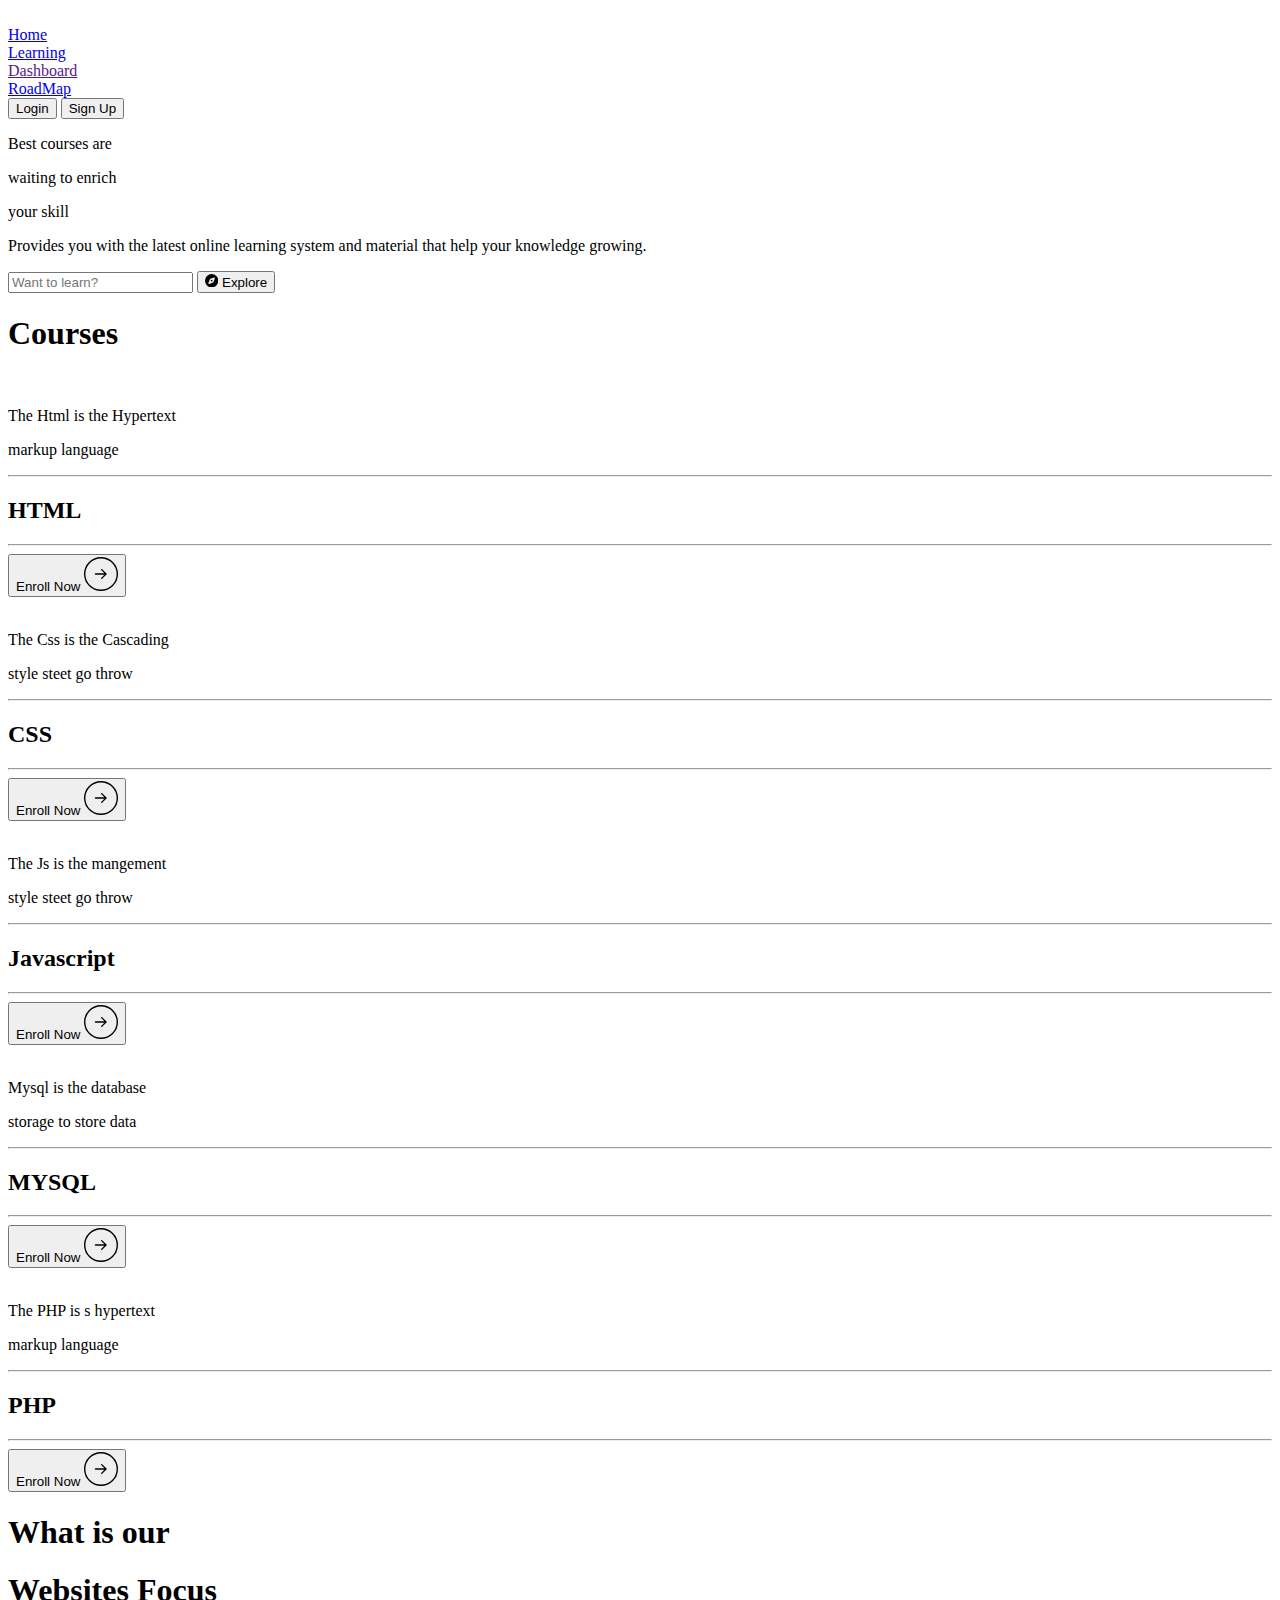
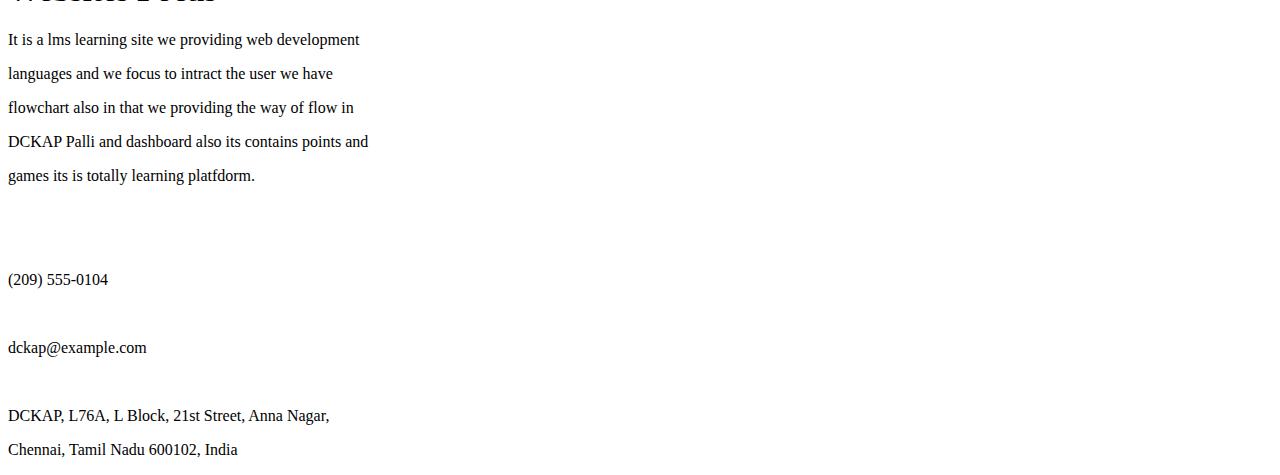
==== index.html @ 3f8eff17 "add" ====
<!DOCTYPE html>
<html lang="en">
<head>
    <meta charset="UTF-8">
    <meta name="viewport" content="width=device-width, initial-scale=1.0">

    <title>Home page </title>
    <link rel="stylesheet" href="CSS/home.css">
    <!-- <link rel="preconnect" href="https://fonts.googleapis.com%22%3E/> -->
    <link rel="preconnect" href="https://fonts.gstatic.com/" crossorigin>
    <link href="https://fonts.googleapis.com/css2?family=Roboto:ital,wght@0,100;0,300;0,400;0,500;0,700;0,900;1,100;1,300;1,400;1,500;1,700;1,900&display=swap" rel="stylesheet">
</head>
<body>
    <div class="main_container">
        <div class="navbar">
            <div class="logo">
                <img src="Assests/LMS_Logo.webp" alt="">
            </div>
            <div class="nav_list">
                <li><a href="index.html" class="nav_home">Home</a></li>
                <li><a href="Learning.html" class="nav_learning">Learning</a></li>
                <li><a href="" class="nav_dashboard">Dashboard</a></li>
                <li><a href="Roadmap.html" class="nav_roadmap">RoadMap</a></li>
            </div>
            <div class="nav_login">
                <button class="login">Login</button>
                <button class="sign_up">Sign Up</button>
                <!-- <button id="Sign_up">
                    Sign up
                    <div class="arrow-wrapper">
                        <div class="arrow"></div>
                    </div>
                </button> -->
            </div>
            <!-- <div class="profile">
                <img src="" alt="">
            </div> -->
        </div>
        <div class="container_1" style="display: flex;">
            <div class="content_1">
                <p id="para_1">Best courses <span>are</span></p>
                <p id="para_2"><span>waiting to enrich</span></p>
                <p id="para_3"><span>your skill</span></p>
                <p id="para_4">Provides you with the latest online learning system and material that help your knowledge growing.</p>
            </div>
            <div class="container_1_image">
                <img src="Assests/Group 1000015014.png" alt="">
            </div>
        </div>    
        <div class="search_bar_container">
            <div class="search_bar">
                <input type="text" class="search" placeholder="Want to learn?">
                <!-- <button class="explore">Explore</button> -->
                <button class="button_explore">
                    <svg class="svgIcon" viewBox="0 0 512 512" height="1em" xmlns="http://www.w3.org/2000/svg"><path d="M256 512A256 256 0 1 0 256 0a256 256 0 1 0 0 512zm50.7-186.9L162.4 380.6c-19.4 7.5-38.5-11.6-31-31l55.5-144.3c3.3-8.5 9.9-15.1 18.4-18.4l144.3-55.5c19.4-7.5 38.5 11.6 31 31L325.1 306.7c-3.2 8.5-9.9 15.1-18.4 18.4zM288 256a32 32 0 1 0 -64 0 32 32 0 1 0 64 0z"></path></svg>
                   Explore
                 </button>
            </div>
        </div>
        <div class="container_2">
            <div class="course">
                <h1>Courses</h1>
            </div>
            <div class="sub_container_2">
                <div class="content_2">
                    <div class="sub_content_2">
                        <div class="html_img">
                            <img src="Assests/html.png" alt="">
                        </div>
                        <div class="html_para">
                            <p>The Html is the Hypertext</p>
                            <p>markup language</p>
                        </div>
                        <hr>
                        <div class="html_heading">
                            <h2>HTML</h2>
                        </div>
                        <hr>
                        <div class="html_btn">
                            <!-- <button class="enroll_btn">Enroll Now</button> -->
                            <button class="enroll_btn">
                                <span>Enroll Now</span>
                                <svg width="34" height="34" viewBox="0 0 74 74" fill="none" xmlns="http://www.w3.org/2000/svg">
                                    <circle cx="37" cy="37" r="35.5" stroke="black" stroke-width="3"></circle>
                                    <path d="M25 35.5C24.1716 35.5 23.5 36.1716 23.5 37C23.5 37.8284 24.1716 38.5 25 38.5V35.5ZM49.0607 38.0607C49.6464 37.4749 49.6464 36.5251 49.0607 35.9393L39.5147 26.3934C38.9289 25.8076 37.9792 25.8076 37.3934 26.3934C36.8076 26.9792 36.8076 27.9289 37.3934 28.5147L45.8787 37L37.3934 45.4853C36.8076 46.0711 36.8076 47.0208 37.3934 47.6066C37.9792 48.1924 38.9289 48.1924 39.5147 47.6066L49.0607 38.0607ZM25 38.5L48 38.5V35.5L25 35.5V38.5Z" fill="black"></path>
                                </svg>
                            </button>
                        </div>
                    </div>
                </div>
                <div class="content_3">
                    <div class="sub_content_3">
                        <div class="css_img">
                            <img src="Assests/css.png" alt="">
                        </div>
                        <div class="css_para">
                            <p>The Css is the Cascading</p>
                            <p>style steet go  throw</p>
                        </div>
                        <hr>
                        <div class="css_heading">
                            <h2>CSS</h2>
                        </div>
                        <hr>
                        <div class="css_btn">
                            <!-- <button class="enroll_btn">Enroll Now</button>           -->
                            <button class="enroll_btn">
                                <span>Enroll Now</span>
                                <svg width="34" height="34" viewBox="0 0 74 74" fill="none" xmlns="http://www.w3.org/2000/svg">
                                    <circle cx="37" cy="37" r="35.5" stroke="black" stroke-width="3"></circle>
                                    <path d="M25 35.5C24.1716 35.5 23.5 36.1716 23.5 37C23.5 37.8284 24.1716 38.5 25 38.5V35.5ZM49.0607 38.0607C49.6464 37.4749 49.6464 36.5251 49.0607 35.9393L39.5147 26.3934C38.9289 25.8076 37.9792 25.8076 37.3934 26.3934C36.8076 26.9792 36.8076 27.9289 37.3934 28.5147L45.8787 37L37.3934 45.4853C36.8076 46.0711 36.8076 47.0208 37.3934 47.6066C37.9792 48.1924 38.9289 48.1924 39.5147 47.6066L49.0607 38.0607ZM25 38.5L48 38.5V35.5L25 35.5V38.5Z" fill="black"></path>
                                </svg>
                            </button>
                        </div>
                    </div>
                </div>
                <div class="content_4">
                    <div class="sub_content_4">
                        <div class="js_img">
                            <img src="Assests/js.png" alt="">
                        </div>
                        <div class="js_para">
                            <p>The Js  is the mangement</p>
                            <p>style steet go  throw</p>
                        </div>
                        <hr>
                        <div class="js_heading">
                            <h2>Javascript</h2>
                        </div>
                        <hr>
                        <div class="js_btn">
                            <!-- <button class="enroll_btn">Enroll Now</button> -->
                            <button class="enroll_btn">
                                <span>Enroll Now</span>
                                <svg width="34" height="34" viewBox="0 0 74 74" fill="none" xmlns="http://www.w3.org/2000/svg">
                                    <circle cx="37" cy="37" r="35.5" stroke="black" stroke-width="3"></circle>
                                    <path d="M25 35.5C24.1716 35.5 23.5 36.1716 23.5 37C23.5 37.8284 24.1716 38.5 25 38.5V35.5ZM49.0607 38.0607C49.6464 37.4749 49.6464 36.5251 49.0607 35.9393L39.5147 26.3934C38.9289 25.8076 37.9792 25.8076 37.3934 26.3934C36.8076 26.9792 36.8076 27.9289 37.3934 28.5147L45.8787 37L37.3934 45.4853C36.8076 46.0711 36.8076 47.0208 37.3934 47.6066C37.9792 48.1924 38.9289 48.1924 39.5147 47.6066L49.0607 38.0607ZM25 38.5L48 38.5V35.5L25 35.5V38.5Z" fill="black"></path>
                                </svg>
                            </button>
                        </div>
                    </div>
                </div>
            </div>
        </div>
        <div class="container_3">
            <div class="sub_container_3">
                <div class="content_5">
                    <div class="sub_content_5">
                        <div class="mysql_img">
                            <img src="Assests/mysql.png" alt="">
                        </div>
                        <div class="mysql_para">
                            <p> Mysql is the database</p>
                            <p>storage to store data</p>
                        </div>
                        <hr>
                        <div class="mysql_heading">
                            <h2>MYSQL</h2>
                        </div>
                        <hr>
                        <div class="mysql_btn">
                            <!-- <button class="enroll_btn">Enroll Now</button> -->
                            <button class="enroll_btn">
                                <span>Enroll Now</span>
                                <svg width="34" height="34" viewBox="0 0 74 74" fill="none" xmlns="http://www.w3.org/2000/svg">
                                    <circle cx="37" cy="37" r="35.5" stroke="black" stroke-width="3"></circle>
                                    <path d="M25 35.5C24.1716 35.5 23.5 36.1716 23.5 37C23.5 37.8284 24.1716 38.5 25 38.5V35.5ZM49.0607 38.0607C49.6464 37.4749 49.6464 36.5251 49.0607 35.9393L39.5147 26.3934C38.9289 25.8076 37.9792 25.8076 37.3934 26.3934C36.8076 26.9792 36.8076 27.9289 37.3934 28.5147L45.8787 37L37.3934 45.4853C36.8076 46.0711 36.8076 47.0208 37.3934 47.6066C37.9792 48.1924 38.9289 48.1924 39.5147 47.6066L49.0607 38.0607ZM25 38.5L48 38.5V35.5L25 35.5V38.5Z" fill="black"></path>
                                </svg>
                            </button>
                        </div>
                    </div>
                </div>
                <div class="content_6">
                    <div class="sub_content_6">
                        <div class="php_img">
                            <img src="Assests/php.png" alt="">
                        </div>
                        <div class="php_para">
                            <p>The PHP is s hypertext</p>
                            <p>markup language</p>
                        </div>
                        <hr>
                        <div class="php_heading">
                            <h2>PHP</h2>
                        </div>
                        <hr>
                        <div class="php_btn">
                            <!-- <button class="enroll_btn">Enroll Now</button> --><button class="enroll_btn">
                                <span>Enroll Now</span>
                                <svg width="34" height="34" viewBox="0 0 74 74" fill="none" xmlns="http://www.w3.org/2000/svg">
                                    <circle cx="37" cy="37" r="35.5" stroke="black" stroke-width="3"></circle>
                                    <path d="M25 35.5C24.1716 35.5 23.5 36.1716 23.5 37C23.5 37.8284 24.1716 38.5 25 38.5V35.5ZM49.0607 38.0607C49.6464 37.4749 49.6464 36.5251 49.0607 35.9393L39.5147 26.3934C38.9289 25.8076 37.9792 25.8076 37.3934 26.3934C36.8076 26.9792 36.8076 27.9289 37.3934 28.5147L45.8787 37L37.3934 45.4853C36.8076 46.0711 36.8076 47.0208 37.3934 47.6066C37.9792 48.1924 38.9289 48.1924 39.5147 47.6066L49.0607 38.0607ZM25 38.5L48 38.5V35.5L25 35.5V38.5Z" fill="black"></path>
                                </svg>
                            </button>
                        </div>
                    </div>
                </div>
            </div>
        </div>
        <div class="container_4">
            <div class="content_7">
                <h1 id="head">What is our</h1>
                <h1 id="head">Websites Focus </h1>
                <div class="para">
                    <p>It is a lms learning site we providing web development</p>
                    <p>languages and we focus to intract the user we have </p>
                    <p>flowchart also in that we providing the way of flow in</p>
                    <p>DCKAP Palli and dashboard also its contains points and</p>
                    <p>games its is totally learning platfdorm.</p>
                </div>
            </div>
            <div class="content_8">
                <img src="Assests/down.png" alt="">
            </div>
        </div>
        <div class="footer">
            <div class="footer_logo">
                <img src="Assests/LMS_Logo.webp" alt="">
            </div>
            <div class="contact">
                <div class="number">
                    <img src="Assests/8666632_phone_icon 1.png" alt="">
                    <p>(209) 555-0104</p>
                </div>
                <div class="mail">
                    <img src="Assests/Group 13186.png" alt="">
                    <p>dckap@example.com</p>
                </div>
            </div>
            <div class="location">
                <img src="Assests/4200473_address_location_map_navigation_icon 1.png" alt="">
                <p>DCKAP, L76A, L Block, 21st Street, Anna Nagar,</p>
                <p>Chennai, Tamil Nadu 600102, India</p>
            </div>
        </div>
    </div>
    <!-- <button id="Sign_up">
        Sign up
        <div class="arrow-wrapper">
            <div class="arrow"></div>
    
        </div>
    </button> -->
    
    <script src="JS/home.js" type="module"></script>
</body>
</html>
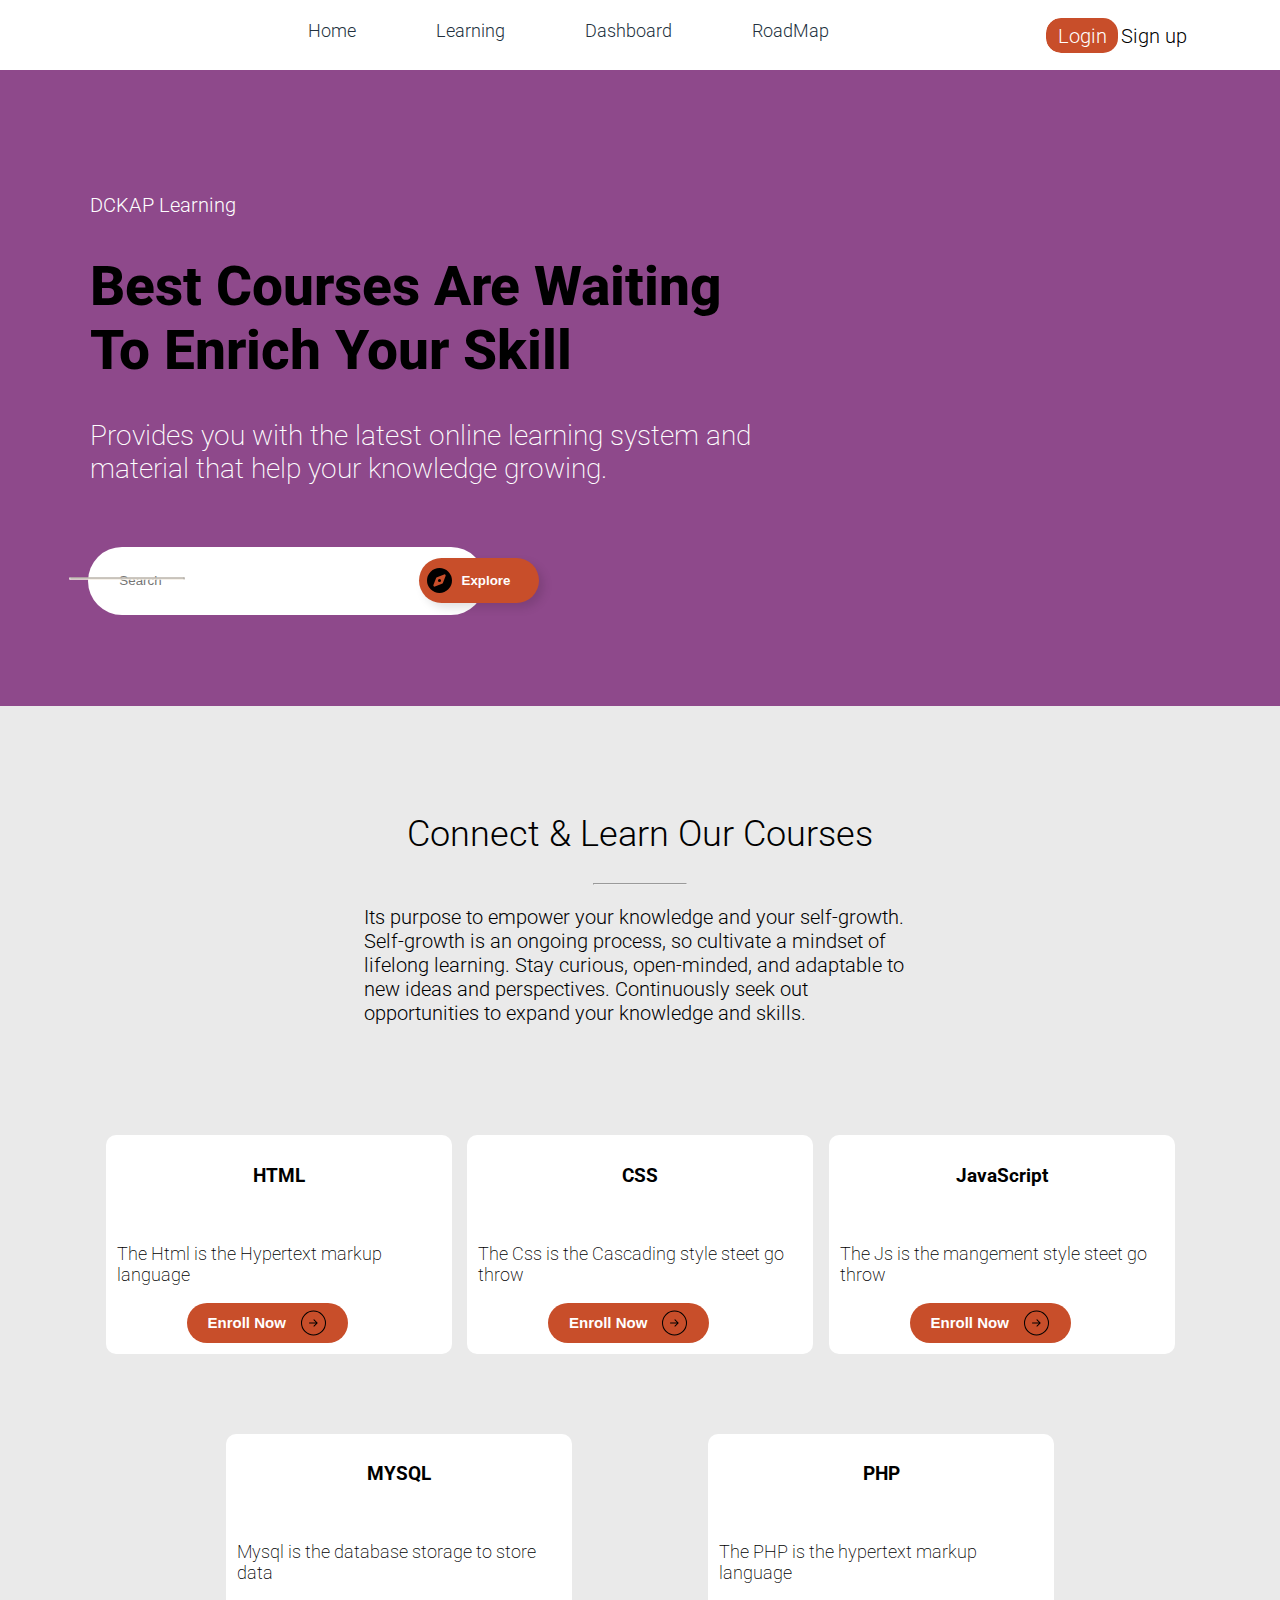
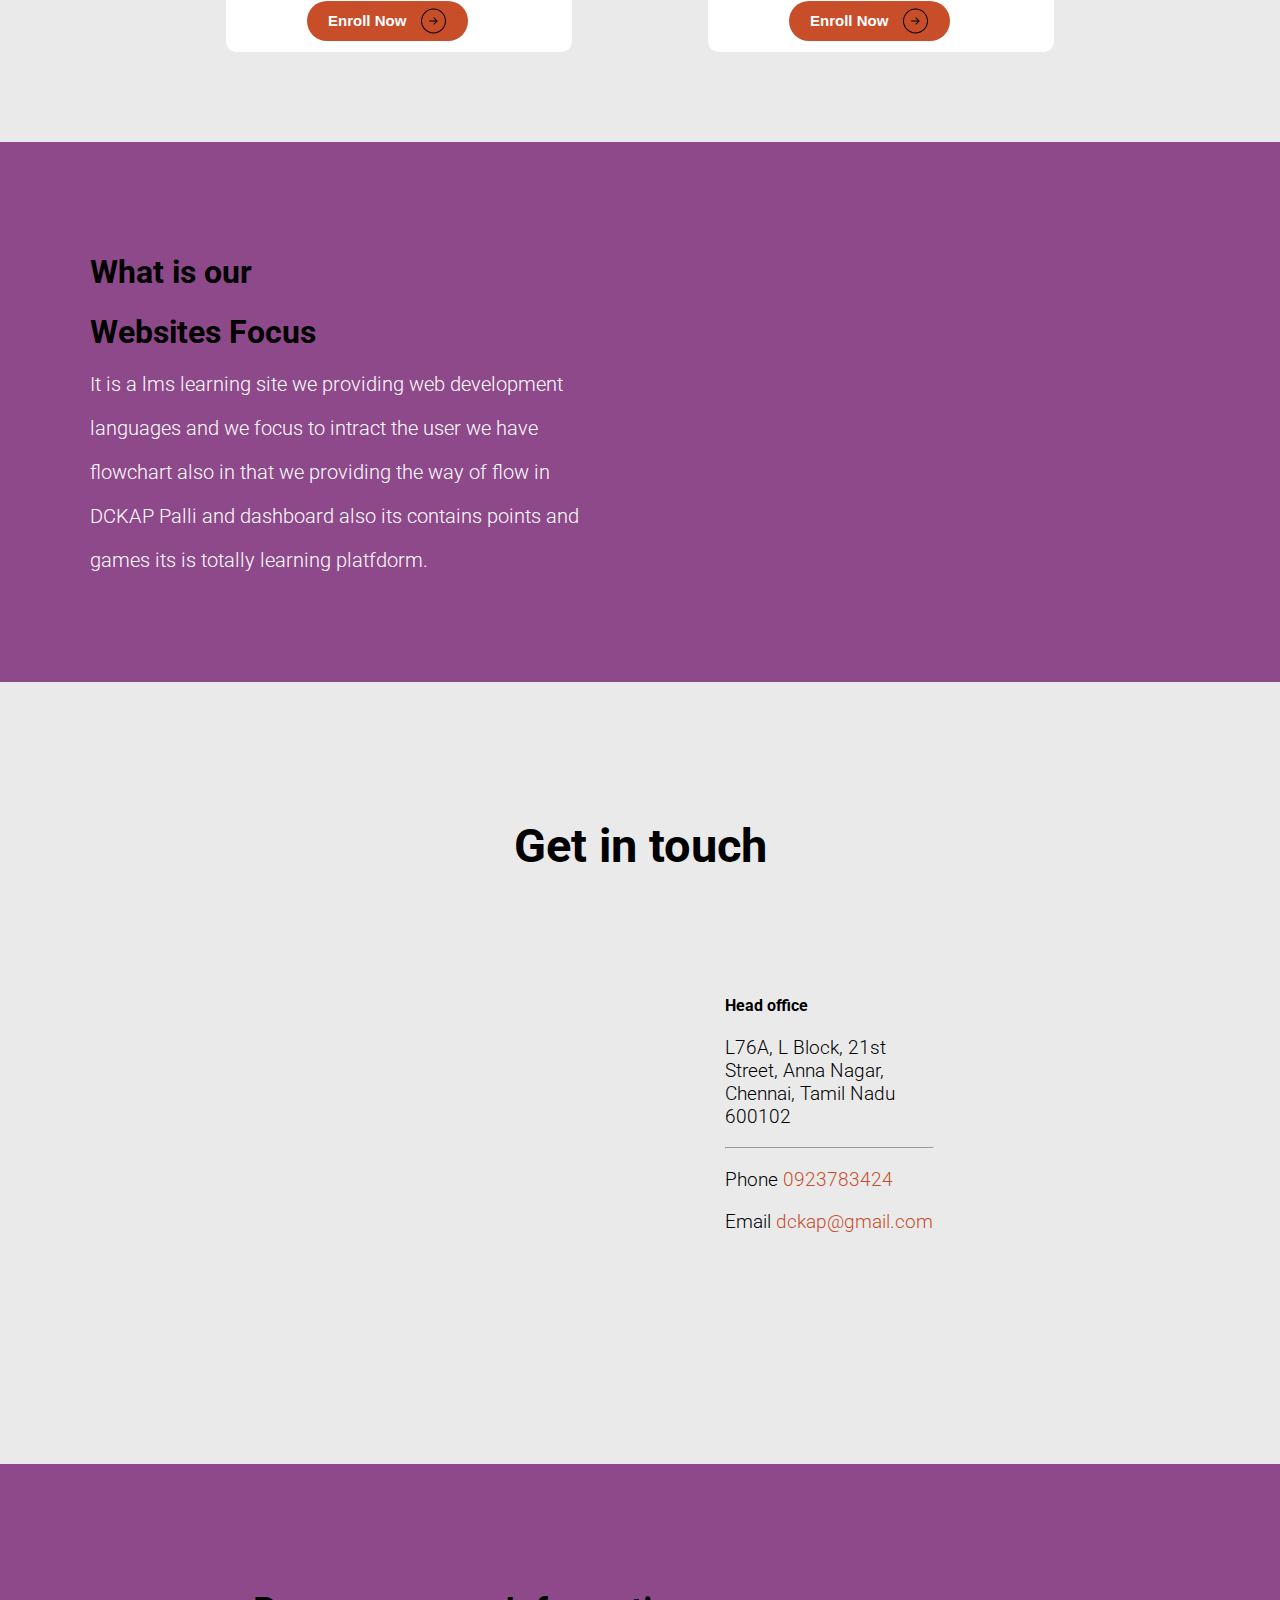
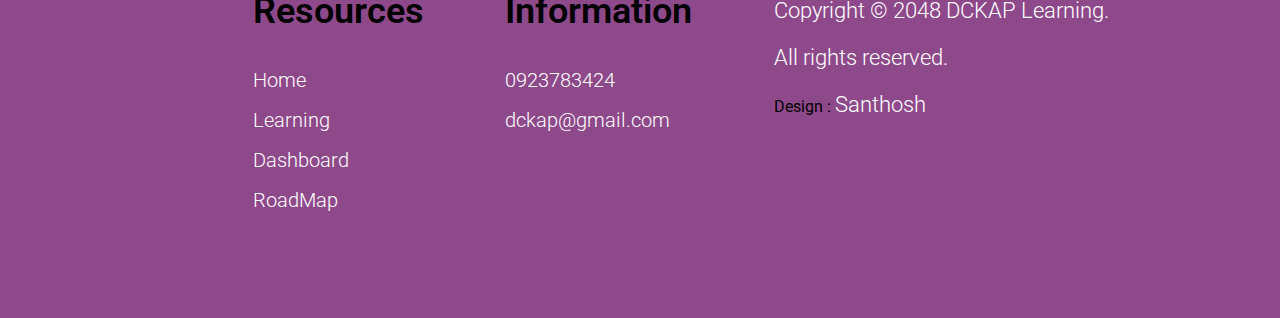
==== commit c3e1440e: "latest homepage changes" ====
--- a/index.html
+++ b/index.html
@@ -3,81 +3,75 @@
 <head>
     <meta charset="UTF-8">
     <meta name="viewport" content="width=device-width, initial-scale=1.0">
-
     <title>Home page </title>
     <link rel="stylesheet" href="CSS/home.css">
     <!-- <link rel="preconnect" href="https://fonts.googleapis.com%22%3E/> -->
     <link rel="preconnect" href="https://fonts.gstatic.com/" crossorigin>
     <link href="https://fonts.googleapis.com/css2?family=Roboto:ital,wght@0,100;0,300;0,400;0,500;0,700;0,900;1,100;1,300;1,400;1,500;1,700;1,900&display=swap" rel="stylesheet">
+
 </head>
 <body>
     <div class="main_container">
         <div class="navbar">
             <div class="logo">
-                <img src="Assests/LMS_Logo.webp" alt="">
+                <img src="Assests/logo-purpul-color.png" alt="">
             </div>
             <div class="nav_list">
-                <li><a href="index.html" class="nav_home">Home</a></li>
-                <li><a href="Learning.html" class="nav_learning">Learning</a></li>
-                <li><a href="" class="nav_dashboard">Dashboard</a></li>
-                <li><a href="Roadmap.html" class="nav_roadmap">RoadMap</a></li>
-            </div>
-            <div class="nav_login">
-                <button class="login">Login</button>
-                <button class="sign_up">Sign Up</button>
-                <!-- <button id="Sign_up">
-                    Sign up
-                    <div class="arrow-wrapper">
-                        <div class="arrow"></div>
-                    </div>
-                </button> -->
-            </div>
+                <li><a href="#" class="nav_home">Home</a></li>
+                <li><a href="#" class="nav_learning">Learning</a></li>
+                <li><a href="#" class="nav_dashboard">Dashboard</a></li>
+                <li><a href="#" class="nav_roadmap">RoadMap</a></li>
+            </div>
+            <div class="slide-controls">
+                <input type="radio" name="slide" id="login" checked>
+                <input type="radio" name="slide" id="signup">
+                <label for="login" class="slide login">Login</label>
+                <label for="signup" class="slide signup">Sign up</label>
+                <div class="slider-tab"></div>
+              </div>
             <!-- <div class="profile">
                 <img src="" alt="">
             </div> -->
         </div>
-        <div class="container_1" style="display: flex;">
+        <section class="container_1">
             <div class="content_1">
-                <p id="para_1">Best courses <span>are</span></p>
-                <p id="para_2"><span>waiting to enrich</span></p>
-                <p id="para_3"><span>your skill</span></p>
-                <p id="para_4">Provides you with the latest online learning system and material that help your knowledge growing.</p>
-            </div>
+                <h5 id="dckap">DCKAP Learning</h5>
+                <h1 id="heading_1">Best Courses Are Waiting To Enrich Your Skill</h1>
+                <p id="para_1">Provides you with the latest online learning system and material that help your knowledge growing.</p>
+                <div class="search_bar_container">
+                    <div class="search_bar">
+                        <input type="text" class="search" placeholder="    Search">
+                        <button class="button_explore">
+                            <svg class="svgIcon" viewBox="0 0 512 512" height="1em" xmlns="http://www.w3.org/2000/svg"><path d="M256 512A256 256 0 1 0 256 0a256 256 0 1 0 0 512zm50.7-186.9L162.4 380.6c-19.4 7.5-38.5-11.6-31-31l55.5-144.3c3.3-8.5 9.9-15.1 18.4-18.4l144.3-55.5c19.4-7.5 38.5 11.6 31 31L325.1 306.7c-3.2 8.5-9.9 15.1-18.4 18.4zM288 256a32 32 0 1 0 -64 0 32 32 0 1 0 64 0z"></path></svg>
+                           Explore
+                         </button>
+                    </div>
+                </div>
+            </div>
+            <hr class="line_1">
             <div class="container_1_image">
-                <img src="Assests/Group 1000015014.png" alt="">
-            </div>
-        </div>    
-        <div class="search_bar_container">
-            <div class="search_bar">
-                <input type="text" class="search" placeholder="Want to learn?">
-                <!-- <button class="explore">Explore</button> -->
-                <button class="button_explore">
-                    <svg class="svgIcon" viewBox="0 0 512 512" height="1em" xmlns="http://www.w3.org/2000/svg"><path d="M256 512A256 256 0 1 0 256 0a256 256 0 1 0 0 512zm50.7-186.9L162.4 380.6c-19.4 7.5-38.5-11.6-31-31l55.5-144.3c3.3-8.5 9.9-15.1 18.4-18.4l144.3-55.5c19.4-7.5 38.5 11.6 31 31L325.1 306.7c-3.2 8.5-9.9 15.1-18.4 18.4zM288 256a32 32 0 1 0 -64 0 32 32 0 1 0 64 0z"></path></svg>
-                   Explore
-                 </button>
-            </div>
-        </div>
-        <div class="container_2">
-            <div class="course">
-                <h1>Courses</h1>
-            </div>
-            <div class="sub_container_2">
-                <div class="content_2">
-                    <div class="sub_content_2">
+                <img id="img_1" src="Assests/Telecommuting-pana.png" alt="">
+            </div>
+        </section>
+        <section class="container_2">
+            <div class="content_2">
+                <h3 id="heading_2">Connect & Learn Our Courses</h3>
+                <hr class="line_2">
+                <p id="para_2">Its purpose to empower your knowledge and your self-growth. Self-growth is an ongoing process, so cultivate a mindset of lifelong learning. Stay curious, open-minded, and adaptable to new ideas and perspectives. Continuously seek out opportunities to expand your knowledge and skills.</p>
+            </div>
+            <div class="sub_comtainer_2">
+                <div class="content_3">
+                    <div class="sub_content_3">
+                        <div class="html_heading">
+                            <h3>HTML</h3>
+                        </div>
                         <div class="html_img">
                             <img src="Assests/html.png" alt="">
                         </div>
                         <div class="html_para">
-                            <p>The Html is the Hypertext</p>
-                            <p>markup language</p>
-                        </div>
-                        <hr>
-                        <div class="html_heading">
-                            <h2>HTML</h2>
-                        </div>
-                        <hr>
+                            <p>The Html is the Hypertext markup language</p>
+                        </div>
                         <div class="html_btn">
-                            <!-- <button class="enroll_btn">Enroll Now</button> -->
                             <button class="enroll_btn">
                                 <span>Enroll Now</span>
                                 <svg width="34" height="34" viewBox="0 0 74 74" fill="none" xmlns="http://www.w3.org/2000/svg">
@@ -88,22 +82,18 @@
                         </div>
                     </div>
                 </div>
-                <div class="content_3">
-                    <div class="sub_content_3">
+                <div class="content_4">
+                    <div class="sub_content_4">
+                        <div class="css_heading">
+                            <h3>CSS</h3>
+                        </div>
                         <div class="css_img">
                             <img src="Assests/css.png" alt="">
                         </div>
                         <div class="css_para">
-                            <p>The Css is the Cascading</p>
-                            <p>style steet go  throw</p>
-                        </div>
-                        <hr>
-                        <div class="css_heading">
-                            <h2>CSS</h2>
-                        </div>
-                        <hr>
+                            <p>The Css is the Cascading style steet go  throw</p>
+                        </div>
                         <div class="css_btn">
-                            <!-- <button class="enroll_btn">Enroll Now</button>           -->
                             <button class="enroll_btn">
                                 <span>Enroll Now</span>
                                 <svg width="34" height="34" viewBox="0 0 74 74" fill="none" xmlns="http://www.w3.org/2000/svg">
@@ -114,22 +104,18 @@
                         </div>
                     </div>
                 </div>
-                <div class="content_4">
-                    <div class="sub_content_4">
+                <div class="content_5">
+                    <div class="sub_content_5">
+                        <div class="js_heading">
+                            <h3>JavaScript</h3>
+                        </div>
                         <div class="js_img">
                             <img src="Assests/js.png" alt="">
                         </div>
                         <div class="js_para">
-                            <p>The Js  is the mangement</p>
-                            <p>style steet go  throw</p>
-                        </div>
-                        <hr>
-                        <div class="js_heading">
-                            <h2>Javascript</h2>
-                        </div>
-                        <hr>
+                            <p>The Js  is the mangement style steet go  throw</p>
+                        </div>
                         <div class="js_btn">
-                            <!-- <button class="enroll_btn">Enroll Now</button> -->
                             <button class="enroll_btn">
                                 <span>Enroll Now</span>
                                 <svg width="34" height="34" viewBox="0 0 74 74" fill="none" xmlns="http://www.w3.org/2000/svg">
@@ -141,67 +127,60 @@
                     </div>
                 </div>
             </div>
-        </div>
-        <div class="container_3">
-            <div class="sub_container_3">
-                <div class="content_5">
-                    <div class="sub_content_5">
-                        <div class="mysql_img">
-                            <img src="Assests/mysql.png" alt="">
-                        </div>
-                        <div class="mysql_para">
-                            <p> Mysql is the database</p>
-                            <p>storage to store data</p>
-                        </div>
-                        <hr>
-                        <div class="mysql_heading">
-                            <h2>MYSQL</h2>
-                        </div>
-                        <hr>
-                        <div class="mysql_btn">
-                            <!-- <button class="enroll_btn">Enroll Now</button> -->
-                            <button class="enroll_btn">
-                                <span>Enroll Now</span>
-                                <svg width="34" height="34" viewBox="0 0 74 74" fill="none" xmlns="http://www.w3.org/2000/svg">
-                                    <circle cx="37" cy="37" r="35.5" stroke="black" stroke-width="3"></circle>
-                                    <path d="M25 35.5C24.1716 35.5 23.5 36.1716 23.5 37C23.5 37.8284 24.1716 38.5 25 38.5V35.5ZM49.0607 38.0607C49.6464 37.4749 49.6464 36.5251 49.0607 35.9393L39.5147 26.3934C38.9289 25.8076 37.9792 25.8076 37.3934 26.3934C36.8076 26.9792 36.8076 27.9289 37.3934 28.5147L45.8787 37L37.3934 45.4853C36.8076 46.0711 36.8076 47.0208 37.3934 47.6066C37.9792 48.1924 38.9289 48.1924 39.5147 47.6066L49.0607 38.0607ZM25 38.5L48 38.5V35.5L25 35.5V38.5Z" fill="black"></path>
-                                </svg>
-                            </button>
-                        </div>
-                    </div>
-                </div>
-                <div class="content_6">
-                    <div class="sub_content_6">
-                        <div class="php_img">
-                            <img src="Assests/php.png" alt="">
-                        </div>
-                        <div class="php_para">
-                            <p>The PHP is s hypertext</p>
-                            <p>markup language</p>
-                        </div>
-                        <hr>
-                        <div class="php_heading">
-                            <h2>PHP</h2>
-                        </div>
-                        <hr>
-                        <div class="php_btn">
-                            <!-- <button class="enroll_btn">Enroll Now</button> --><button class="enroll_btn">
-                                <span>Enroll Now</span>
-                                <svg width="34" height="34" viewBox="0 0 74 74" fill="none" xmlns="http://www.w3.org/2000/svg">
-                                    <circle cx="37" cy="37" r="35.5" stroke="black" stroke-width="3"></circle>
-                                    <path d="M25 35.5C24.1716 35.5 23.5 36.1716 23.5 37C23.5 37.8284 24.1716 38.5 25 38.5V35.5ZM49.0607 38.0607C49.6464 37.4749 49.6464 36.5251 49.0607 35.9393L39.5147 26.3934C38.9289 25.8076 37.9792 25.8076 37.3934 26.3934C36.8076 26.9792 36.8076 27.9289 37.3934 28.5147L45.8787 37L37.3934 45.4853C36.8076 46.0711 36.8076 47.0208 37.3934 47.6066C37.9792 48.1924 38.9289 48.1924 39.5147 47.6066L49.0607 38.0607ZM25 38.5L48 38.5V35.5L25 35.5V38.5Z" fill="black"></path>
-                                </svg>
-                            </button>
-                        </div>
-                    </div>
-                </div>
-            </div>
-        </div>
-        <div class="container_4">
-            <div class="content_7">
+            <div class="container_3">
+                <div class="sub_container_3">
+                    <div class="content_6">
+                        <div class="sub_content_6">
+                            <div class="mysql_heading">
+                                <h3>MYSQL</h3>
+                            </div>
+                            <div class="mysql_img">
+                                <img src="Assests/mysql.png" alt="">
+                            </div>
+                            <div class="mysql_para">
+                                <p>Mysql is the database storage to store data</p>
+                            </div>
+                            <div class="mysql_btn">
+                                <button class="enroll_btn">
+                                    <span>Enroll Now</span>
+                                    <svg width="34" height="34" viewBox="0 0 74 74" fill="none" xmlns="http://www.w3.org/2000/svg">
+                                        <circle cx="37" cy="37" r="35.5" stroke="black" stroke-width="3"></circle>
+                                        <path d="M25 35.5C24.1716 35.5 23.5 36.1716 23.5 37C23.5 37.8284 24.1716 38.5 25 38.5V35.5ZM49.0607 38.0607C49.6464 37.4749 49.6464 36.5251 49.0607 35.9393L39.5147 26.3934C38.9289 25.8076 37.9792 25.8076 37.3934 26.3934C36.8076 26.9792 36.8076 27.9289 37.3934 28.5147L45.8787 37L37.3934 45.4853C36.8076 46.0711 36.8076 47.0208 37.3934 47.6066C37.9792 48.1924 38.9289 48.1924 39.5147 47.6066L49.0607 38.0607ZM25 38.5L48 38.5V35.5L25 35.5V38.5Z" fill="black"></path>
+                                    </svg>
+                                </button>
+                            </div>
+                        </div>
+                    </div>
+                    <div class="content_7">
+                        <div class="sub_content_7">
+                            <div class="php_heading">
+                                <h3>PHP</h3>
+                            </div>
+                            <div class="php_img">
+                                <img src="Assests/php.png" alt="">
+                            </div>
+                            <div class="php_para">
+                                <p>The PHP is the hypertext markup language</p>
+                            </div>
+                            <div class="php_btn">
+                                <button class="enroll_btn">
+                                    <span>Enroll Now</span>
+                                    <svg width="34" height="34" viewBox="0 0 74 74" fill="none" xmlns="http://www.w3.org/2000/svg">
+                                        <circle cx="37" cy="37" r="35.5" stroke="black" stroke-width="3"></circle>
+                                        <path d="M25 35.5C24.1716 35.5 23.5 36.1716 23.5 37C23.5 37.8284 24.1716 38.5 25 38.5V35.5ZM49.0607 38.0607C49.6464 37.4749 49.6464 36.5251 49.0607 35.9393L39.5147 26.3934C38.9289 25.8076 37.9792 25.8076 37.3934 26.3934C36.8076 26.9792 36.8076 27.9289 37.3934 28.5147L45.8787 37L37.3934 45.4853C36.8076 46.0711 36.8076 47.0208 37.3934 47.6066C37.9792 48.1924 38.9289 48.1924 39.5147 47.6066L49.0607 38.0607ZM25 38.5L48 38.5V35.5L25 35.5V38.5Z" fill="black"></path>
+                                    </svg>
+                                </button>
+                            </div>
+                        </div>
+                    </div>
+                </div>
+            </div>
+        </section>
+        <section class="container_4">
+            <div class="content_8">
                 <h1 id="head">What is our</h1>
                 <h1 id="head">Websites Focus </h1>
-                <div class="para">
+                <div class="para_3">
                     <p>It is a lms learning site we providing web development</p>
                     <p>languages and we focus to intract the user we have </p>
                     <p>flowchart also in that we providing the way of flow in</p>
@@ -209,40 +188,61 @@
                     <p>games its is totally learning platfdorm.</p>
                 </div>
             </div>
-            <div class="content_8">
-                <img src="Assests/down.png" alt="">
-            </div>
-        </div>
-        <div class="footer">
-            <div class="footer_logo">
-                <img src="Assests/LMS_Logo.webp" alt="">
-            </div>
-            <div class="contact">
-                <div class="number">
-                    <img src="Assests/8666632_phone_icon 1.png" alt="">
-                    <p>(209) 555-0104</p>
-                </div>
-                <div class="mail">
-                    <img src="Assests/Group 13186.png" alt="">
-                    <p>dckap@example.com</p>
-                </div>
-            </div>
-            <div class="location">
-                <img src="Assests/4200473_address_location_map_navigation_icon 1.png" alt="">
-                <p>DCKAP, L76A, L Block, 21st Street, Anna Nagar,</p>
-                <p>Chennai, Tamil Nadu 600102, India</p>
-            </div>
-        </div>
+            <div class="content_9">
+                <img id="img_2" src="Assests/Questions-pana.png" alt="">
+            </div>
+        </section>
+        <section class="container_5">
+            <div class="content_9">
+                <h3>Get in touch</h3>
+            </div>
+            <div class="sub_container_5">
+                <div class="map">
+                    <iframe src="https://www.google.com/maps/embed?pb=!1m18!1m12!1m3!1d3886.1494232566015!2d80.22326607416834!3d13.089714987236617!2m3!1f0!2f0!3f0!3m2!1i1024!2i768!4f13.1!3m3!1m2!1s0x3a52642e3c8faf7f%3A0x5c1f7526b2bfe819!2sDCKAP!5e0!3m2!1sen!2sin!4v1708839997472!5m2!1sen!2sin" width="600" height="450" style="border:0;" allowfullscreen="" loading="lazy" referrerpolicy="no-referrer-when-downgrade"></iframe>
+                </div>
+                <div class="sub_content_9">
+                    <div class="office_info">
+                        <h4>Head office</h4>
+                    </div>
+                    <div class="content_11">
+                        <p>L76A, L Block, 21st Street, Anna Nagar, Chennai, Tamil Nadu 600102</p>
+                    </div>
+                    <hr>
+                    <div class="info">
+                        <p>Phone <span id="color">0923783424</span></p>
+                        <p>Email <span id="color">dckap@gmail.com</span></p>
+                    </div>
+                </div>
+            </div>
+        </section>
+        <section class="container_6">
+            <!-- <div class="logo">
+                <img id="img_3" src="LMS_Logo.webp" alt="">
+            </div> -->
+            <div class="footer">
+                <div class="footer_logo">
+                    <img id="img_3" src="Assests/logo-white-color.png" alt="">
+                </div>
+                <div class="resources">
+                    <h3 id="footer_title">Resources</h3>
+                    <p><span id="change">Home</span></p>
+                    <p><span id="change">Learning</span></p>
+                    <p><span id="change">Dashboard</span></p>
+                    <p><span id="change">RoadMap</span></p>
+                </div>
+                <div class="information">
+                    <h3 id="footer_title">Information</h3>
+                    <p><span id="change">0923783424</span></p>
+                    <p><span id="change">dckap@gmail.com</span></p>
+                </div>
+                <div class="copy_rigths">
+                    <p id="para_4">Copyright © 2048 DCKAP Learning.</p>
+                    <p id="para_4">All rights reserved.</p>
+                    <p>Design : <span id="white">  Santhosh</span> </p>
+                </div>
+            </div>
+        </section>
     </div>
-    <!-- <button id="Sign_up">
-        Sign up
-        <div class="arrow-wrapper">
-            <div class="arrow"></div>
-    
-        </div>
-    </button> -->
-    
-    <script src="JS/home.js" type="module"></script>
+    <script src="JS/home.js"></script>
 </body>
-</html>
-
+</html>--- a/CSS/home.css
+++ b/CSS/home.css
@@ -0,0 +1,364 @@
+body{
+  max-width: 1837px;
+  /* background-color: #ae97f0; */
+  background-color: #8e498b;
+  margin: 0;
+  font-family: "Roboto";
+  user-select: none;
+}
+
+.main_container {
+  width: 100%;
+}
+.navbar {
+background-color: rgb(255, 255, 255);
+display: flex;
+justify-content: space-between;
+padding: 0 90px;
+height: 70px;
+position: sticky;
+}
+.logo {
+margin-top: 10px;
+}
+.nav_list {
+font-weight: 300;
+margin-top: 20px;
+display: flex;
+gap: 80px;
+font-size: large;
+}
+li {
+list-style: none;
+}
+.nav_list a {
+text-decoration: none;
+color: #23313E;
+}
+.nav_list a:hover{
+color: #c84e2a;
+}
+.slide-controls {
+position: relative;
+display: flex;
+height: 35px;
+width: 9em;
+overflow: hidden;
+margin-top: 18px;
+justify-content: space-between;
+border: 1px solid lightgrey;
+border-radius: 15px;
+border: none;
+}
+.slide-controls .slide{
+  height: 100%;
+  width: 100%;
+  color: #fff;
+  font-size: 20px;
+  font-weight: 300;
+  text-align: center;
+  line-height: 48px;
+  cursor: pointer;
+  z-index: 1;
+  transition: all 0.6s ease;
+}
+.slide-controls label.signup{
+  color: #000;
+}
+.slide-controls .slider-tab{
+  position: absolute;
+  height: 100%;
+  width: 50%;
+  left: 0;
+  z-index: 0;
+  border-radius: 15px;
+  background-color: #c84e2a;
+  transition: all 0.6s cubic-bezier(0.68,-0.55,0.265,1.55);
+}
+input[type="radio"]{
+  display: none;
+}
+#signup:checked ~ .slider-tab{
+  left: 50%;
+}
+#signup:checked ~ label.signup{
+  color: #fff;
+  cursor: default;
+  user-select: none;
+}
+#signup:checked ~ label.login{
+  color: #000;
+}
+#login:checked ~ label.signup{
+  color: #000;
+}
+#login:checked ~ label.login{
+  cursor: default;
+  user-select: none;
+}
+label.slide.login {
+  height: 100%;
+  display: flex;
+  justify-content: center;
+  align-items: center;
+}
+label.slide.signup {
+  height: 100%;
+  display: flex;
+  justify-content: center;
+  align-items: center;
+}
+.container_1 {
+padding: 90px;
+width: 88%;
+display: flex;
+}
+.content_1 {
+width: 60%;
+}
+#dckap {
+color: #ffffff;
+font-size: 20px;
+font-weight: 300;
+}
+h1#heading_1 {
+font-size: 55px;
+font-weight: 800;
+}
+
+hr.line_1 {
+right: 90%;
+transform: rotate(90deg);
+width: 0px;
+height: 113px;
+background: blanchedalmond;
+position: absolute;
+bottom: 16rem;
+}
+p#para_1 {
+font-size: 28px;
+font-weight: 200;
+color: white;
+}
+.container_1_image {
+width: 40%;
+}
+img#img_1 {
+width: 100%;
+margin-left: 15px;
+}
+.search_bar_container {
+padding: 2%;
+}
+.search_bar {
+margin-top: 20px;
+}
+input.search {
+width: 56%;
+height: 34px;
+padding: 17px;
+border-radius: 40px;
+border: none;
+outline: none;
+position: relative;
+right: 16px;
+}
+.button_explore {
+width: 120px;
+height: 45px;
+display: flex;
+align-items: center;
+justify-content: flex-start;
+gap: 10px;
+background-color: #c84e2a;
+border-radius: 30px;
+color: white;
+font-weight: 600;
+border: none;
+margin-top: -57px;
+margin-left: 315px;
+position: relative;
+cursor: pointer;
+transition-duration: .2s;
+box-shadow: 5px 5px 10px rgba(2, 2, 2, 0.116);
+padding-left: 8px;
+transition-duration: .5s;
+}
+
+.svgIcon {
+height: 25px;
+transition-duration: 1.5s;
+}
+
+.bell path {
+fill: rgb(17, 16, 16);
+}
+
+.button_explore:hover {
+background-color: #c84e2a;
+color: white;
+transition-duration: .5s;
+}
+
+.button_explore:active {
+transform: scale(0.97);
+transition-duration: .2s;
+}
+
+.button_explore:hover .svgIcon {
+transform: rotate(250deg);
+transition-duration: 1.5s;
+}
+.container_2{
+padding: 90px;
+background-color: #eaeaea;
+}
+.content_2 {
+padding: 90px;
+margin-top: -100px;
+}
+h3#heading_2 {
+text-align: center;
+font-size: 36px;
+font-weight: 300;
+line-height: 25px;
+}
+hr.line_2 {
+width: 10%;
+color: black;
+}
+p#para_2 {
+width: 60%;
+margin-left: 20%;
+font-size: 20px;
+font-weight: 300;
+}
+.sub_comtainer_2 {
+display: flex;
+justify-content: space-evenly;
+}
+.content_3,.content_4,.content_5,.content_6,.content_7 {
+background-color: #ffffff;
+padding: 1%;
+width: 324px;
+border-radius: 10px;
+color: black;
+}
+.html_heading,.css_heading,.js_heading,.mysql_heading,.php_heading{
+text-align: center;
+}
+.container_3 {
+margin-top: 80px;
+}
+.sub_container_3 {
+display: flex;
+justify-content: space-evenly;
+}
+.html_para,.css_para,.js_para,.mysql_para,.php_para {
+font-size: 18px;
+font-weight: 200;
+}
+.enroll_btn {
+cursor: pointer;
+font-weight: 700;
+font-family: Helvetica,"sans-serif";
+transition: all .2s;
+padding: 10px 20px;
+border-radius: 100px;
+color: #ffffff;
+background-color: #c84e2a;
+border: 1px solid transparent;
+display: flex;
+align-items: center;
+font-size: 15px;
+width: 161px;
+margin-left: 70px;
+height: 40px;
+}
+.enroll_btn > svg {
+width: 25px;
+margin-left: 15px;
+transition: transform .3s ease-in-out;
+}
+
+.enroll_btn:hover svg {
+transform: translateX(5px);
+}
+.enroll_btn:active {
+transform: scale(0.95);
+}
+section.container_4 {
+padding: 90px;
+display: flex;
+}
+.content_8 {
+width: 100%;
+}
+.para_3 {
+font-size: 20px;
+font-weight: 300;
+color: white;
+}
+.content_9 {
+font-size: 40px;
+text-align: center;
+}
+img#img_2 {
+width: 62%;
+margin-left: 160px;
+}
+section.container_5 {
+padding: 90px;
+background-color: #eaeaea;
+}
+.sub_container_5 {
+width: 100%;
+display: flex;
+}
+.map {
+width: 50%;
+}
+.sub_content_9 {
+width: 19%;
+margin-left: 85px;
+margin-top: 55px;
+}
+.content_11,.info {
+font-size: 19px;
+font-weight: 300;
+}
+span#color {
+color: #c84e2a;
+}
+section.container_6 {
+padding: 90px;
+}
+.footer_logo {
+margin-top: 10%;
+}
+.footer {
+display: flex;
+justify-content: space-evenly;
+}
+span#change {
+color: white;
+font-size: 20px;
+font-weight: 300;
+}
+h3#footer_title {
+font-size: 36px;
+font-weight: 600;
+}
+.copy_rigths {
+margin-top: 22px;
+}
+p#para_4 {
+color: white;
+font-size: 22px;
+font-weight: 300;
+}
+span#white {
+color: white;
+font-size: 22px;
+font-weight: 300;
+}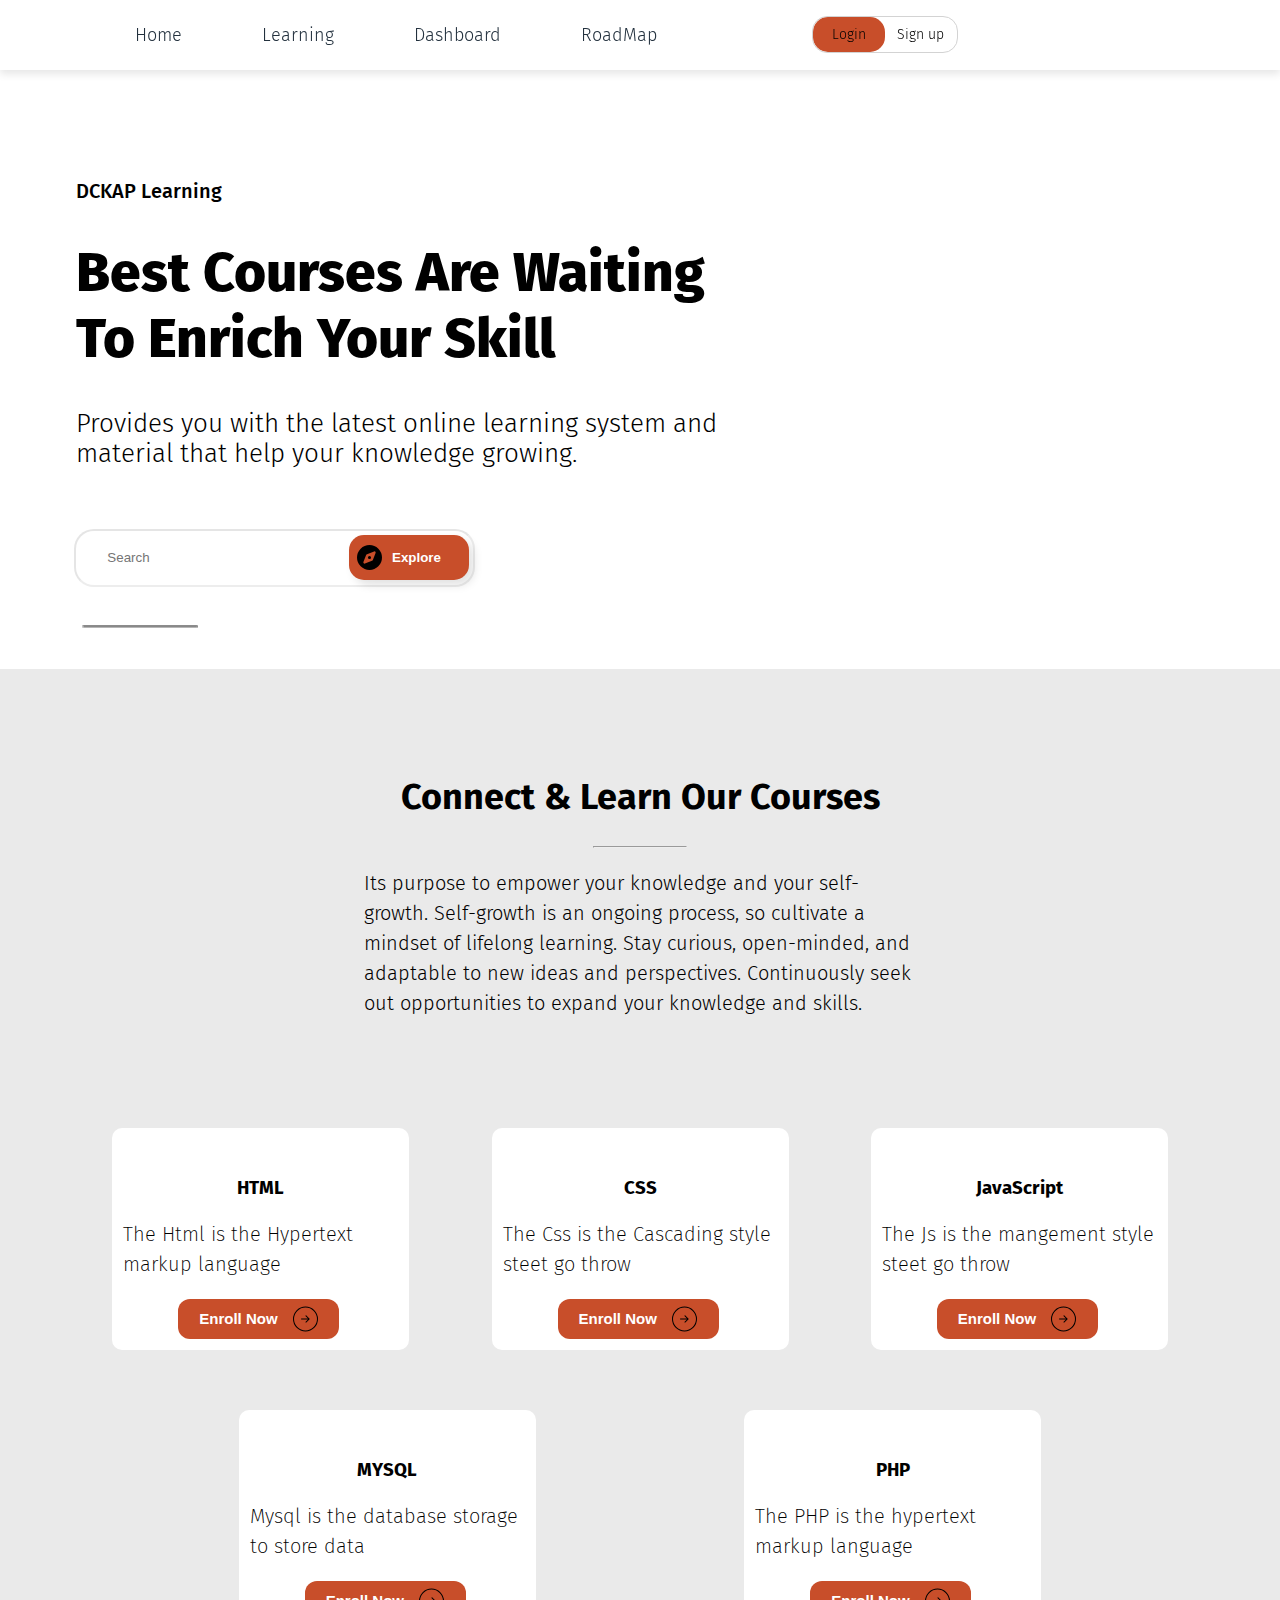
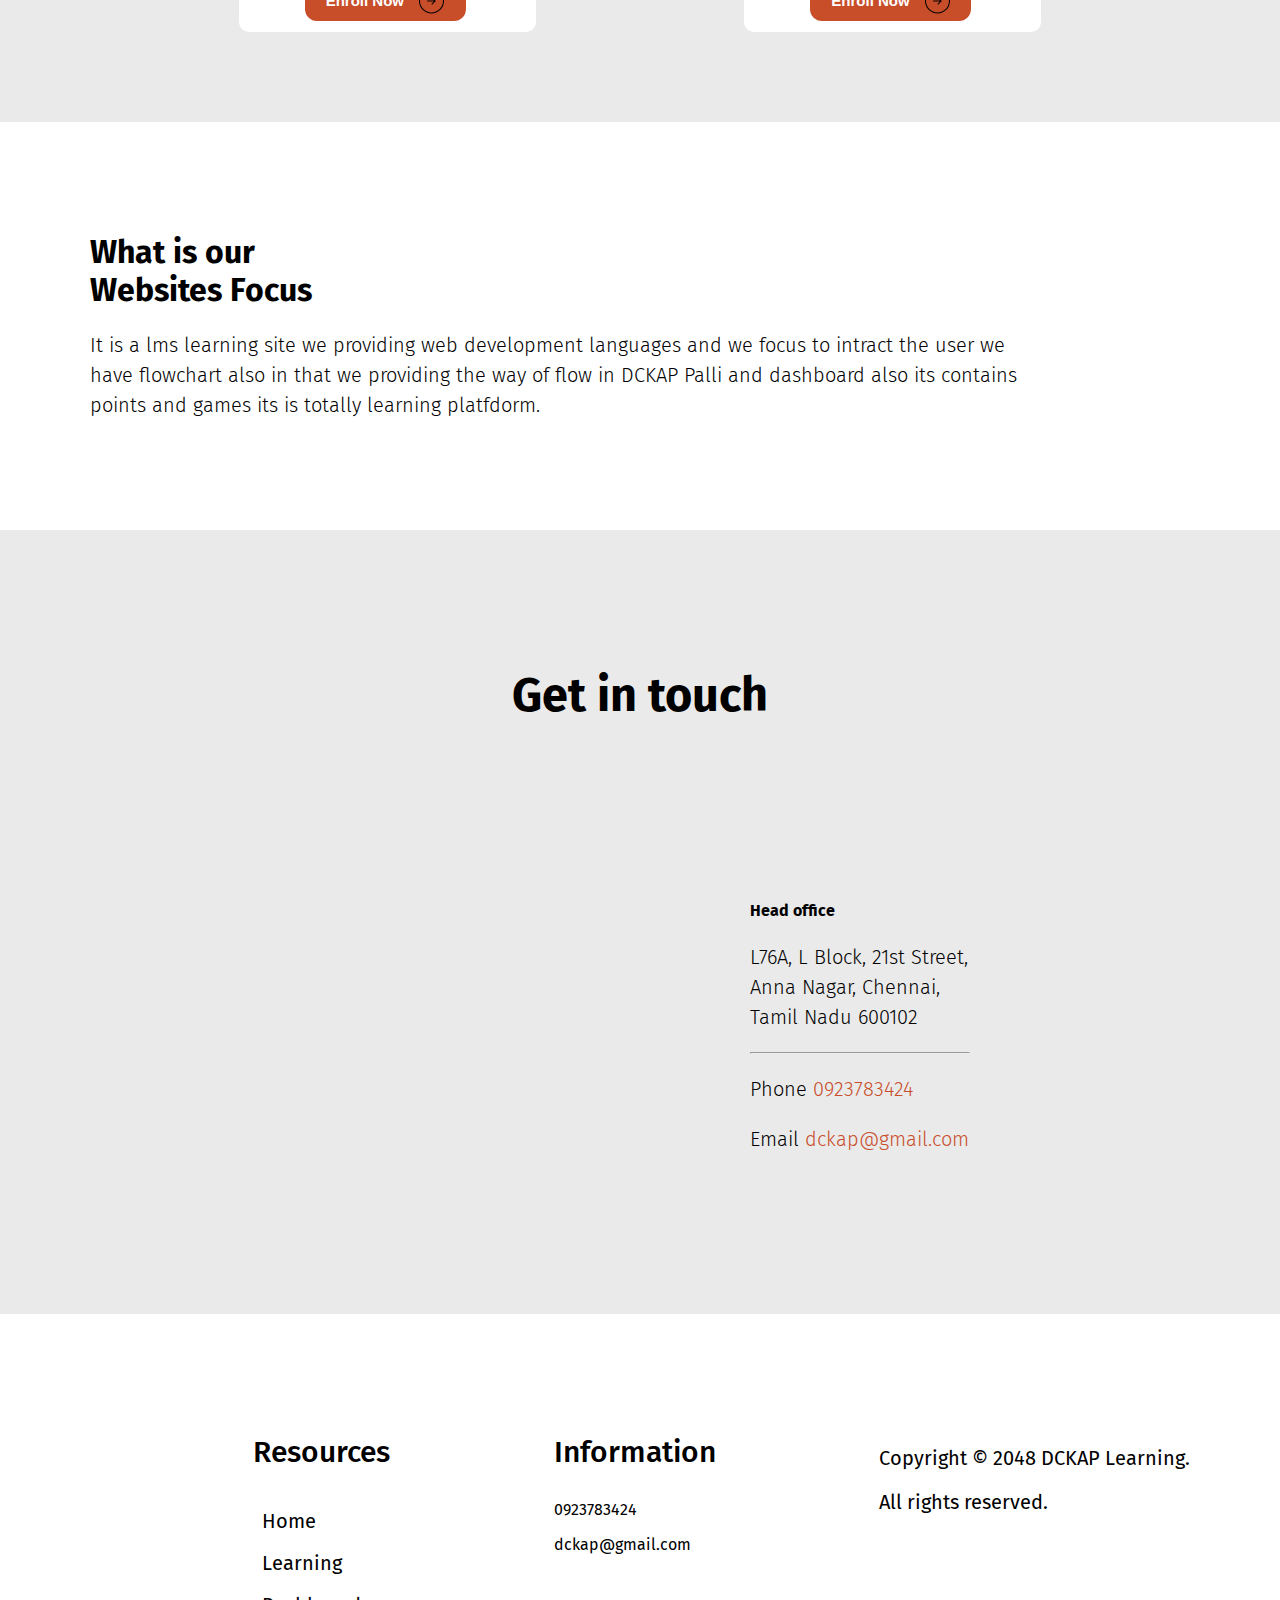
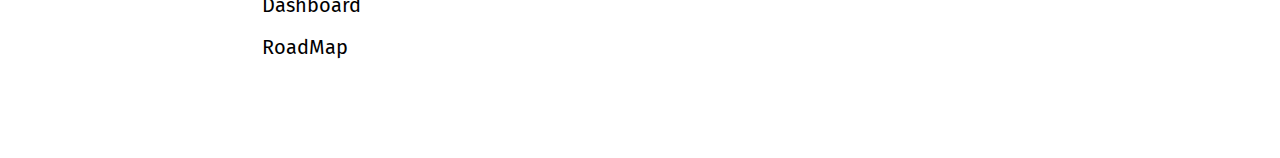
==== commit 9e01d4a4: "changes" ====
--- a/index.html
+++ b/index.html
@@ -4,34 +4,41 @@
     <meta charset="UTF-8">
     <meta name="viewport" content="width=device-width, initial-scale=1.0">
     <title>Home page </title>
-    <link rel="stylesheet" href="CSS/home.css">
+    <link rel="stylesheet" href="./CSS/home.css">
     <!-- <link rel="preconnect" href="https://fonts.googleapis.com%22%3E/> -->
     <link rel="preconnect" href="https://fonts.gstatic.com/" crossorigin>
-    <link href="https://fonts.googleapis.com/css2?family=Roboto:ital,wght@0,100;0,300;0,400;0,500;0,700;0,900;1,100;1,300;1,400;1,500;1,700;1,900&display=swap" rel="stylesheet">
+    <link rel="icon"  type="image/x-icon" href="./Assests/icons8-learning-50.png" />
+    <!-- <link href="https://fonts.googleapis.com/css2?family=Roboto:ital,wght@0,100;0,300;0,400;0,500;0,700;0,900;1,100;1,300;1,400;1,500;1,700;1,900&display=swap" rel="stylesheet"> -->
+    <link rel="preconnect" href="https://fonts.googleapis.com%22%3E/
+<link rel="preconnect" href="https://fonts.gstatic.com/" crossorigin>
+<link href="https://fonts.googleapis.com/css2?family=Fira+Sans:ital,wght@0,100;0,200;0,300;0,400;0,500;0,600;0,700;0,800;0,900;1,100;1,200;1,300;1,400;1,500;1,600;1,700;1,800;1,900&family=Hanuman:wght@100;300;400;700;900&family=Josefin+Sans:ital,wght@0,100..700;1,100..700&family=Kalam:wght@300;400;700&family=Philosopher:ital,wght@0,400;0,700;1,400;1,700&family=Poppins:ital,wght@0,100;0,200;0,300;0,400;0,500;0,600;0,700;0,800;0,900;1,100;1,200;1,300;1,400;1,500;1,600;1,700;1,800;1,900&family=Roboto:ital,wght@0,100;0,300;0,400;0,500;0,700;0,900;1,100;1,300;1,400;1,500;1,700;1,900&display=swap" rel="stylesheet">
+
 
 </head>
 <body>
     <div class="main_container">
         <div class="navbar">
             <div class="logo">
-                <img src="Assests/logo-purpul-color.png" alt="">
-            </div>
+                <img src="Assests/logo-purpul-color.png" alt=""> 
+            </div> 
             <div class="nav_list">
-                <li><a href="#" class="nav_home">Home</a></li>
-                <li><a href="#" class="nav_learning">Learning</a></li>
-                <li><a href="#" class="nav_dashboard">Dashboard</a></li>
-                <li><a href="#" class="nav_roadmap">RoadMap</a></li>
-            </div>
-            <div class="slide-controls">
-                <input type="radio" name="slide" id="login" checked>
-                <input type="radio" name="slide" id="signup">
-                <label for="login" class="slide login">Login</label>
-                <label for="signup" class="slide signup">Sign up</label>
-                <div class="slider-tab"></div>
-              </div>
-            <!-- <div class="profile">
-                <img src="" alt="">
-            </div> -->
+                <li><a href="./index.html" class="nav_home">Home</a></li>
+                <li><a href="./Learning.html" class="nav_learning">Learning</a></li>
+                <li><a href="./dashboard.html" class="nav_dashboard">Dashboard</a></li>
+                <li><a href="./Roadmap.html" class="nav_roadmap">RoadMap</a></li>
+            </div>
+            <div class="login_parent">
+                <div class="slide-controls">
+                    <input type="radio" name="slide" id="login" checked>
+                    <input type="radio" name="slide" id="signup">
+                    <label for="login" class="slide login">Login</label>
+                    <label for="signup" class="slide signup">Sign up</label>
+                    <div class="slider-tab"></div>
+                  </div>
+            </div>
+            <div id="" class="profile">
+                <img id="profile_img" src="/Assests/Circle-icons-profile.svg" alt="">
+            </div>
         </div>
         <section class="container_1">
             <div class="content_1">
@@ -50,7 +57,7 @@
             </div>
             <hr class="line_1">
             <div class="container_1_image">
-                <img id="img_1" src="Assests/Telecommuting-pana.png" alt="">
+                <img id="img_1" src="Assests/Telecommuting-frst.png" alt="">
             </div>
         </section>
         <section class="container_2">
@@ -59,84 +66,82 @@
                 <hr class="line_2">
                 <p id="para_2">Its purpose to empower your knowledge and your self-growth. Self-growth is an ongoing process, so cultivate a mindset of lifelong learning. Stay curious, open-minded, and adaptable to new ideas and perspectives. Continuously seek out opportunities to expand your knowledge and skills.</p>
             </div>
-            <div class="sub_comtainer_2">
-                <div class="content_3">
-                    <div class="sub_content_3">
-                        <div class="html_heading">
-                            <h3>HTML</h3>
-                        </div>
-                        <div class="html_img">
-                            <img src="Assests/html.png" alt="">
-                        </div>
-                        <div class="html_para">
-                            <p>The Html is the Hypertext markup language</p>
-                        </div>
-                        <div class="html_btn">
-                            <button class="enroll_btn">
-                                <span>Enroll Now</span>
-                                <svg width="34" height="34" viewBox="0 0 74 74" fill="none" xmlns="http://www.w3.org/2000/svg">
-                                    <circle cx="37" cy="37" r="35.5" stroke="black" stroke-width="3"></circle>
-                                    <path d="M25 35.5C24.1716 35.5 23.5 36.1716 23.5 37C23.5 37.8284 24.1716 38.5 25 38.5V35.5ZM49.0607 38.0607C49.6464 37.4749 49.6464 36.5251 49.0607 35.9393L39.5147 26.3934C38.9289 25.8076 37.9792 25.8076 37.3934 26.3934C36.8076 26.9792 36.8076 27.9289 37.3934 28.5147L45.8787 37L37.3934 45.4853C36.8076 46.0711 36.8076 47.0208 37.3934 47.6066C37.9792 48.1924 38.9289 48.1924 39.5147 47.6066L49.0607 38.0607ZM25 38.5L48 38.5V35.5L25 35.5V38.5Z" fill="black"></path>
-                                </svg>
-                            </button>
-                        </div>
-                    </div>
-                </div>
-                <div class="content_4">
-                    <div class="sub_content_4">
-                        <div class="css_heading">
-                            <h3>CSS</h3>
-                        </div>
-                        <div class="css_img">
-                            <img src="Assests/css.png" alt="">
-                        </div>
-                        <div class="css_para">
-                            <p>The Css is the Cascading style steet go  throw</p>
-                        </div>
-                        <div class="css_btn">
-                            <button class="enroll_btn">
-                                <span>Enroll Now</span>
-                                <svg width="34" height="34" viewBox="0 0 74 74" fill="none" xmlns="http://www.w3.org/2000/svg">
-                                    <circle cx="37" cy="37" r="35.5" stroke="black" stroke-width="3"></circle>
-                                    <path d="M25 35.5C24.1716 35.5 23.5 36.1716 23.5 37C23.5 37.8284 24.1716 38.5 25 38.5V35.5ZM49.0607 38.0607C49.6464 37.4749 49.6464 36.5251 49.0607 35.9393L39.5147 26.3934C38.9289 25.8076 37.9792 25.8076 37.3934 26.3934C36.8076 26.9792 36.8076 27.9289 37.3934 28.5147L45.8787 37L37.3934 45.4853C36.8076 46.0711 36.8076 47.0208 37.3934 47.6066C37.9792 48.1924 38.9289 48.1924 39.5147 47.6066L49.0607 38.0607ZM25 38.5L48 38.5V35.5L25 35.5V38.5Z" fill="black"></path>
-                                </svg>
-                            </button>
-                        </div>
-                    </div>
-                </div>
-                <div class="content_5">
-                    <div class="sub_content_5">
-                        <div class="js_heading">
-                            <h3>JavaScript</h3>
-                        </div>
-                        <div class="js_img">
-                            <img src="Assests/js.png" alt="">
-                        </div>
-                        <div class="js_para">
-                            <p>The Js  is the mangement style steet go  throw</p>
-                        </div>
-                        <div class="js_btn">
-                            <button class="enroll_btn">
-                                <span>Enroll Now</span>
-                                <svg width="34" height="34" viewBox="0 0 74 74" fill="none" xmlns="http://www.w3.org/2000/svg">
-                                    <circle cx="37" cy="37" r="35.5" stroke="black" stroke-width="3"></circle>
-                                    <path d="M25 35.5C24.1716 35.5 23.5 36.1716 23.5 37C23.5 37.8284 24.1716 38.5 25 38.5V35.5ZM49.0607 38.0607C49.6464 37.4749 49.6464 36.5251 49.0607 35.9393L39.5147 26.3934C38.9289 25.8076 37.9792 25.8076 37.3934 26.3934C36.8076 26.9792 36.8076 27.9289 37.3934 28.5147L45.8787 37L37.3934 45.4853C36.8076 46.0711 36.8076 47.0208 37.3934 47.6066C37.9792 48.1924 38.9289 48.1924 39.5147 47.6066L49.0607 38.0607ZM25 38.5L48 38.5V35.5L25 35.5V38.5Z" fill="black"></path>
-                                </svg>
-                            </button>
-                        </div>
-                    </div>
-                </div>
-            </div>
-            <div class="container_3">
-                <div class="sub_container_3">
+            <div class="cards">
+                <div class="sub_comtainer_2">
+                    <div class="content_3">
+                        <div class="sub_content_3">
+                            <div class="html_img">
+                                <img src="Assests/html.png" alt="">
+                            </div>
+                            <div class="html_heading">
+                                <h3>HTML</h3>
+                            </div>
+                            <div class="html_para">
+                                <p>The Html is the Hypertext markup language</p>
+                            </div>
+                            <div class="html_btn">
+                                <button class="enroll_btn">
+                                    <span>Enroll Now</span>
+                                    <svg width="34" height="34" viewBox="0 0 74 74" fill="none" xmlns="http://www.w3.org/2000/svg">
+                                        <circle cx="37" cy="37" r="35.5" stroke="black" stroke-width="3"></circle>
+                                        <path d="M25 35.5C24.1716 35.5 23.5 36.1716 23.5 37C23.5 37.8284 24.1716 38.5 25 38.5V35.5ZM49.0607 38.0607C49.6464 37.4749 49.6464 36.5251 49.0607 35.9393L39.5147 26.3934C38.9289 25.8076 37.9792 25.8076 37.3934 26.3934C36.8076 26.9792 36.8076 27.9289 37.3934 28.5147L45.8787 37L37.3934 45.4853C36.8076 46.0711 36.8076 47.0208 37.3934 47.6066C37.9792 48.1924 38.9289 48.1924 39.5147 47.6066L49.0607 38.0607ZM25 38.5L48 38.5V35.5L25 35.5V38.5Z" fill="black"></path>
+                                    </svg>
+                                </button>
+                            </div>
+                        </div>
+                    </div>
+                    <div class="content_4">
+                        <div class="sub_content_4">
+                            <div class="css_img">
+                                <img src="Assests/css.png" alt="">
+                            </div>
+                            <div class="css_heading">
+                                <h3>CSS</h3>
+                            </div>
+                            <div class="css_para">
+                                <p>The Css is the Cascading style steet go  throw</p>
+                            </div>
+                            <div class="css_btn">
+                                <button class="enroll_btn">
+                                    <span>Enroll Now</span>
+                                    <svg width="34" height="34" viewBox="0 0 74 74" fill="none" xmlns="http://www.w3.org/2000/svg">
+                                        <circle cx="37" cy="37" r="35.5" stroke="black" stroke-width="3"></circle>
+                                        <path d="M25 35.5C24.1716 35.5 23.5 36.1716 23.5 37C23.5 37.8284 24.1716 38.5 25 38.5V35.5ZM49.0607 38.0607C49.6464 37.4749 49.6464 36.5251 49.0607 35.9393L39.5147 26.3934C38.9289 25.8076 37.9792 25.8076 37.3934 26.3934C36.8076 26.9792 36.8076 27.9289 37.3934 28.5147L45.8787 37L37.3934 45.4853C36.8076 46.0711 36.8076 47.0208 37.3934 47.6066C37.9792 48.1924 38.9289 48.1924 39.5147 47.6066L49.0607 38.0607ZM25 38.5L48 38.5V35.5L25 35.5V38.5Z" fill="black"></path>
+                                    </svg>
+                                </button>
+                            </div>
+                        </div>
+                    </div>
+                    <div class="content_5">
+                        <div class="sub_content_5">
+                            <div class="js_img">
+                                <img src="Assests/js.png" alt="">
+                            </div>
+                            <div class="js_heading">
+                                <h3>JavaScript</h3>
+                            </div>
+                            <div class="js_para">
+                                <p>The Js  is the mangement style steet go  throw</p>
+                            </div>
+                            <div class="js_btn">
+                                <button class="enroll_btn">
+                                    <span>Enroll Now</span>
+                                    <svg width="34" height="34" viewBox="0 0 74 74" fill="none" xmlns="http://www.w3.org/2000/svg">
+                                        <circle cx="37" cy="37" r="35.5" stroke="black" stroke-width="3"></circle>
+                                        <path d="M25 35.5C24.1716 35.5 23.5 36.1716 23.5 37C23.5 37.8284 24.1716 38.5 25 38.5V35.5ZM49.0607 38.0607C49.6464 37.4749 49.6464 36.5251 49.0607 35.9393L39.5147 26.3934C38.9289 25.8076 37.9792 25.8076 37.3934 26.3934C36.8076 26.9792 36.8076 27.9289 37.3934 28.5147L45.8787 37L37.3934 45.4853C36.8076 46.0711 36.8076 47.0208 37.3934 47.6066C37.9792 48.1924 38.9289 48.1924 39.5147 47.6066L49.0607 38.0607ZM25 38.5L48 38.5V35.5L25 35.5V38.5Z" fill="black"></path>
+                                    </svg>
+                                </button>
+                            </div>
+                        </div>
+                    </div>
                     <div class="content_6">
                         <div class="sub_content_6">
+                            <div class="mysql_img">
+                                <img src="Assests/mysql.png" alt="">
+                            </div>
                             <div class="mysql_heading">
                                 <h3>MYSQL</h3>
                             </div>
-                            <div class="mysql_img">
-                                <img src="Assests/mysql.png" alt="">
-                            </div>
                             <div class="mysql_para">
                                 <p>Mysql is the database storage to store data</p>
                             </div>
@@ -153,12 +158,12 @@
                     </div>
                     <div class="content_7">
                         <div class="sub_content_7">
+                            <div class="php_img">
+                                <img src="Assests/php.png" alt="">
+                            </div>
                             <div class="php_heading">
                                 <h3>PHP</h3>
                             </div>
-                            <div class="php_img">
-                                <img src="Assests/php.png" alt="">
-                            </div>
                             <div class="php_para">
                                 <p>The PHP is the hypertext markup language</p>
                             </div>
@@ -173,29 +178,27 @@
                             </div>
                         </div>
                     </div>
+                    
                 </div>
             </div>
         </section>
         <section class="container_4">
             <div class="content_8">
-                <h1 id="head">What is our</h1>
-                <h1 id="head">Websites Focus </h1>
+                <h1 id="head">What is our <br> Websites Focus</h1>
+                <!-- <h1 id="head">Websites Focus </h1> -->
                 <div class="para_3">
-                    <p>It is a lms learning site we providing web development</p>
-                    <p>languages and we focus to intract the user we have </p>
-                    <p>flowchart also in that we providing the way of flow in</p>
-                    <p>DCKAP Palli and dashboard also its contains points and</p>
-                    <p>games its is totally learning platfdorm.</p>
+                    <p id="answer">It is a lms learning site we providing web development languages and we focus to intract the user we have flowchart also in that we providing the way of flow in DCKAP Palli and dashboard also its contains points and games its is totally learning platfdorm.</p>
                 </div>
             </div>
             <div class="content_9">
-                <img id="img_2" src="Assests/Questions-pana.png" alt="">
+                <img id="img_2" src="Assests/Questions-second.png" alt="">
             </div>
         </section>
         <section class="container_5">
             <div class="content_9">
                 <h3>Get in touch</h3>
-            </div>
+        </div>
+        <div class="footer">
             <div class="sub_container_5">
                 <div class="map">
                     <iframe src="https://www.google.com/maps/embed?pb=!1m18!1m12!1m3!1d3886.1494232566015!2d80.22326607416834!3d13.089714987236617!2m3!1f0!2f0!3f0!3m2!1i1024!2i768!4f13.1!3m3!1m2!1s0x3a52642e3c8faf7f%3A0x5c1f7526b2bfe819!2sDCKAP!5e0!3m2!1sen!2sin!4v1708839997472!5m2!1sen!2sin" width="600" height="450" style="border:0;" allowfullscreen="" loading="lazy" referrerpolicy="no-referrer-when-downgrade"></iframe>
@@ -216,19 +219,16 @@
             </div>
         </section>
         <section class="container_6">
-            <!-- <div class="logo">
-                <img id="img_3" src="LMS_Logo.webp" alt="">
-            </div> -->
             <div class="footer">
                 <div class="footer_logo">
-                    <img id="img_3" src="Assests/logo-white-color.png" alt="">
+                    <img id="img_3" src="Assests/logo-purpul-color.png" alt="">
                 </div>
                 <div class="resources">
                     <h3 id="footer_title">Resources</h3>
-                    <p><span id="change">Home</span></p>
-                    <p><span id="change">Learning</span></p>
-                    <p><span id="change">Dashboard</span></p>
-                    <p><span id="change">RoadMap</span></p>
+                    <a id="change" href="index.html">Home</a>
+                    <a id="change" href="Learning.html">Learning</a>
+                    <a id="change" href="dashboard.html">Dashboard</a>
+                    <a id="change" href="Roadmap.html">RoadMap</a>
                 </div>
                 <div class="information">
                     <h3 id="footer_title">Information</h3>
@@ -238,11 +238,10 @@
                 <div class="copy_rigths">
                     <p id="para_4">Copyright © 2048 DCKAP Learning.</p>
                     <p id="para_4">All rights reserved.</p>
-                    <p>Design : <span id="white">  Santhosh</span> </p>
-                </div>
-            </div>
-        </section>
-    </div>
-    <script src="JS/home.js"></script>
+                </div>
+            </div>
+        </section>
+    </div>    
+    <script src="JS/home.js" type="module"></script>
 </body>
 </html>--- a/CSS/home.css
+++ b/CSS/home.css
@@ -1,32 +1,61 @@
-body{
-  max-width: 1837px;
-  /* background-color: #ae97f0; */
-  background-color: #8e498b;
+/* Default styles */
+html {
+  height: 100%;
+  width: 100%;
+  min-width: 100%;
+}
+
+body {
+  max-width: 1600px;
+  background-color: white;
   margin: 0;
-  font-family: "Roboto";
+  /* font-family: "Roboto"; */
+  font-family: "Fira Sans", sans-serif;
   user-select: none;
 }
 
+@media (max-width: 1334px) {
+  html,
+  body {
+    min-width: 100%;
+  }
+
+  .button_explore {
+    margin-top: -57px;
+    margin-left: 200px;
+  }
+
+  hr.line_1 {
+    position: absolute; /* Add position property */
+    right: 88%;
+  }
+}
+
+
+
 .main_container {
   width: 100%;
 }
 .navbar {
-background-color: rgb(255, 255, 255);
-display: flex;
-justify-content: space-between;
-padding: 0 90px;
-height: 70px;
-position: sticky;
+  background-color: rgb(255, 255, 255);
+  display: flex;
+  justify-content: space-between;
+  padding: 0px 65px;
+  height: 70px;
+  position: sticky;
+  top: 0;
+  z-index: 1000;
+  box-shadow: 0 4px 8px rgba(0, 0, 0, 0.1);
 }
 .logo {
 margin-top: 10px;
 }
 .nav_list {
-font-weight: 300;
-margin-top: 20px;
-display: flex;
-gap: 80px;
-font-size: large;
+  font-weight: 300;
+  margin-top: 24px;
+  display: flex;
+  gap: 80px;
+  font-size: large;
 }
 li {
 list-style: none;
@@ -48,13 +77,13 @@
 justify-content: space-between;
 border: 1px solid lightgrey;
 border-radius: 15px;
-border: none;
-}
-.slide-controls .slide{
+/* border: none; */
+display: none;
+}.slide-controls .slide {
   height: 100%;
   width: 100%;
-  color: #fff;
-  font-size: 20px;
+  color: black;
+  font-size: 14px;
   font-weight: 300;
   text-align: center;
   line-height: 48px;
@@ -108,18 +137,47 @@
   justify-content: center;
   align-items: center;
 }
+/* img#profile_img {
+  width: 19%;
+  margin-top: 11px;
+  margin-right: 10px;
+ 
+} */
+
+img#profile_img {
+  width: 19%;
+  margin-top: 11px;
+  margin-right: 33px;
+  position: relative;
+  left: 250px;
+  height: 75%;
+  cursor: pointer;
+}
+.login_parent{
+  width:20%;
+  display: flex;
+  justify-content: flex-end;
+  /* display: none; */
+}
+.profile{
+  width: 100%;
+  height: 90%;
+  display: flex;
+  justify-content: flex-end;
+  display: none;
+}
 .container_1 {
-padding: 90px;
-width: 88%;
-display: flex;
+  padding: 76px;
+  width: 88%;
+  display: flex;
 }
 .content_1 {
 width: 60%;
 }
 #dckap {
-color: #ffffff;
-font-size: 20px;
-font-weight: 300;
+  color: black;
+  font-size: 20px;
+  font-weight: 500;
 }
 h1#heading_1 {
 font-size: 55px;
@@ -127,18 +185,19 @@
 }
 
 hr.line_1 {
-right: 90%;
-transform: rotate(90deg);
-width: 0px;
-height: 113px;
-background: blanchedalmond;
-position: absolute;
-bottom: 16rem;
+  right: 89%;
+  transform: rotate(90deg);
+  width: 0px;
+  height: 113px;
+  background: black;
+  position: absolute;
+  bottom: 13rem;
 }
 p#para_1 {
-font-size: 28px;
-font-weight: 200;
-color: white;
+  font-size: 26px;
+  line-height: 30px;
+  font-weight: 300;
+  color: black;
 }
 .container_1_image {
 width: 40%;
@@ -154,41 +213,83 @@
 margin-top: 20px;
 }
 input.search {
-width: 56%;
-height: 34px;
-padding: 17px;
-border-radius: 40px;
-border: none;
-outline: none;
-position: relative;
-right: 16px;
-}
-.button_explore {
-width: 120px;
-height: 45px;
-display: flex;
-align-items: center;
-justify-content: flex-start;
-gap: 10px;
-background-color: #c84e2a;
-border-radius: 30px;
-color: white;
-font-weight: 600;
-border: none;
-margin-top: -57px;
-margin-left: 315px;
-position: relative;
-cursor: pointer;
-transition-duration: .2s;
-box-shadow: 5px 5px 10px rgba(2, 2, 2, 0.116);
-padding-left: 8px;
-transition-duration: .5s;
-}
-
-.svgIcon {
-height: 25px;
-transition-duration: 1.5s;
-}
+  width: 56%;
+  height: 20px;
+  padding: 17px;
+  border-radius: 20px;
+  border-color: rgba(0, 0, 0, 0.1);
+  outline: none;
+  position: relative;
+  right: 16px;
+}
+
+img.dckapimg {
+    position: relative;
+    bottom: 2rem;
+}
+  .svgIcon {
+    height: 25px;
+    transition-duration: 1.5s;
+  }
+  
+  .bell path {
+    fill: rgb(17, 16, 16);
+  }
+  
+  .button_explore {
+    width: 120px;
+    height: 45px;
+    display: flex;
+    align-items: center;
+    justify-content: flex-start;
+    gap: 10px;
+    background-color: #c84e2a;
+    border-radius: 15px;
+    color: white;
+    font-weight: 600;
+    border: none;
+    margin-top: -52px;
+    margin-left: 40%;
+    position: relative;
+    cursor: pointer;
+    transition-duration: .2s;
+    box-shadow: 5px 5px 10px rgba(2, 2, 2, 0.116);
+    padding-left: 8px;
+    transition-duration: .5s;
+}
+  
+  .svgIcon {
+    height: 25px;
+    transition-duration: 1.5s;
+  }
+  
+  .bell path {
+    fill: rgb(17, 16, 16);
+  }
+  
+  .button_explore:hover {
+    background-color: #c84e2a;
+    color: white;
+    transition-duration: .5s;
+  }
+  
+  .button_explore:active {
+    transform: scale(0.97);
+    transition-duration: .2s;
+  }
+  
+  .button_explore:hover .svgIcon {
+    transform: rotate(250deg);
+    transition-duration: 1.5s;
+  }
+  .container_2{
+    padding: 90px;
+    background-color: #eaeaea;
+  }
+  .content_2 {
+    padding: 90px;
+    margin-top: -100px;
+  }
 
 .bell path {
 fill: rgb(17, 16, 16);
@@ -213,36 +314,47 @@
 padding: 90px;
 background-color: #eaeaea;
 }
+
 .content_2 {
 padding: 90px;
 margin-top: -100px;
 }
 h3#heading_2 {
-text-align: center;
-font-size: 36px;
-font-weight: 300;
-line-height: 25px;
+  text-align: center;
+  font-size: 36px;
+  font-weight: 700;
+  line-height: 25px;
 }
 hr.line_2 {
 width: 10%;
 color: black;
 }
 p#para_2 {
-width: 60%;
-margin-left: 20%;
-font-size: 20px;
-font-weight: 300;
+  width: 60%;
+  margin-left: 20%;
+  line-height: 30px;
+  font-size: 20px;
+  font-weight: 300;
+}
+.cards{
+  width: 100%;
+  display: flex;
+  justify-content: center;
 }
 .sub_comtainer_2 {
-display: flex;
-justify-content: space-evenly;
-}
-.content_3,.content_4,.content_5,.content_6,.content_7 {
-background-color: #ffffff;
-padding: 1%;
-width: 324px;
-border-radius: 10px;
-color: black;
+  width: 100%;
+  margin: 0;
+  display: flex;
+  flex-wrap: wrap;
+  gap: 60px;
+  justify-content: space-evenly;
+}
+.content_3, .content_4, .content_5, .content_6, .content_7 {
+  background-color: #ffffff;
+  padding: 1%;
+  width: 25%;
+  border-radius: 10px;
+  color: black;
 }
 .html_heading,.css_heading,.js_heading,.mysql_heading,.php_heading{
 text-align: center;
@@ -254,26 +366,27 @@
 display: flex;
 justify-content: space-evenly;
 }
-.html_para,.css_para,.js_para,.mysql_para,.php_para {
-font-size: 18px;
-font-weight: 200;
+.html_para, .css_para, .js_para, .mysql_para, .php_para {
+  font-size: 20px;
+  line-height: 30px;
+  font-weight: 200;
 }
 .enroll_btn {
-cursor: pointer;
-font-weight: 700;
-font-family: Helvetica,"sans-serif";
-transition: all .2s;
-padding: 10px 20px;
-border-radius: 100px;
-color: #ffffff;
-background-color: #c84e2a;
-border: 1px solid transparent;
-display: flex;
-align-items: center;
-font-size: 15px;
-width: 161px;
-margin-left: 70px;
-height: 40px;
+  cursor: pointer;
+  font-weight: 700;
+  font-family: Helvetica,"sans-serif";
+  transition: all .2s;
+  padding: 10px 20px;
+  border-radius: 12px;
+  color: #ffffff;
+  background-color: #c84e2a;
+  border: 1px solid transparent;
+  display: flex;
+  align-items: center;
+  font-size: 15px;
+  width: 161px;
+  margin-left: 20%;
+  height: 40px;
 }
 .enroll_btn > svg {
 width: 25px;
@@ -295,9 +408,10 @@
 width: 100%;
 }
 .para_3 {
-font-size: 20px;
-font-weight: 300;
-color: white;
+  font-size: 20px;
+  line-height: 20px;
+  font-weight: 300;
+  color: black;
 }
 .content_9 {
 font-size: 40px;
@@ -319,13 +433,14 @@
 width: 50%;
 }
 .sub_content_9 {
-width: 19%;
-margin-left: 85px;
-margin-top: 55px;
-}
-.content_11,.info {
-font-size: 19px;
-font-weight: 300;
+  width: 20%;
+  margin-left: 10%;
+  margin-top: 10%;
+}
+.content_11, .info {
+  font-size: 20px;
+  line-height: 30px;
+  font-weight: 300;
 }
 span#color {
 color: #c84e2a;
@@ -338,27 +453,103 @@
 }
 .footer {
 display: flex;
-justify-content: space-evenly;
-}
-span#change {
-color: white;
-font-size: 20px;
-font-weight: 300;
-}
+justify-content: space-between;
+}
+a#change {
+  color: black;
+  text-decoration: none;
+  font-size: 20px;
+  font-weight: 400;
+  padding: 6px;
+  margin: 3px;
+  position: relative;
+}
+
 h3#footer_title {
-font-size: 36px;
-font-weight: 600;
+  font-size: 30px;
+  font-weight: 500;
 }
 .copy_rigths {
 margin-top: 22px;
 }
 p#para_4 {
-color: white;
-font-size: 22px;
-font-weight: 300;
+  color: black;
+  font-size: 20px;
+  font-weight: 400;
 }
 span#white {
-color: white;
-font-size: 22px;
-font-weight: 300;
+  color: black;
+  font-size: 22px;
+  font-weight: 300;
+}
+.resources {
+  display: flex;
+  flex-direction: column;
+}
+.usrprofile {
+
+  display: block;
+  text-align: end;
+  
+}
+img {
+  width: 100%;
+}
+p#answer {
+  line-height: 30px;
+}
+
+/* classlist */
+
+.class {
+  /* position: relative;
+  left: 12rem; */
+  display: block;
+  position: relative;
+  display: flex;
+  height: 35px;
+  width: 9em;
+  overflow: hidden;
+  margin-top: 18px;
+  justify-content: space-between;
+  border: 1px solid lightgrey;
+  border-radius: 15px;
+}
+
+
+
+
+
+/* profile */
+
+.profile {
+  width: 26%;
+  height: 85%;
+  display: flex;
+  justify-content: flex-end;
+  /* display: none; */
+  margin-left: -7rem;
+}
+
+
+.slide-controls {
+  position: relative;
+  display: flex;
+  height: 35px;
+  width: 9em;
+  overflow: hidden;
+  margin-top: -1px;
+  justify-content: space-between;
+  border: 1px solid lightgrey;
+  border-radius: 15px;
+  /* border: none; */
+  /* display: none; */
+}
+
+
+.login_parent {
+  width: 20%;
+  display: flex;
+  justify-content: flex-end;
+  align-items: center;
 }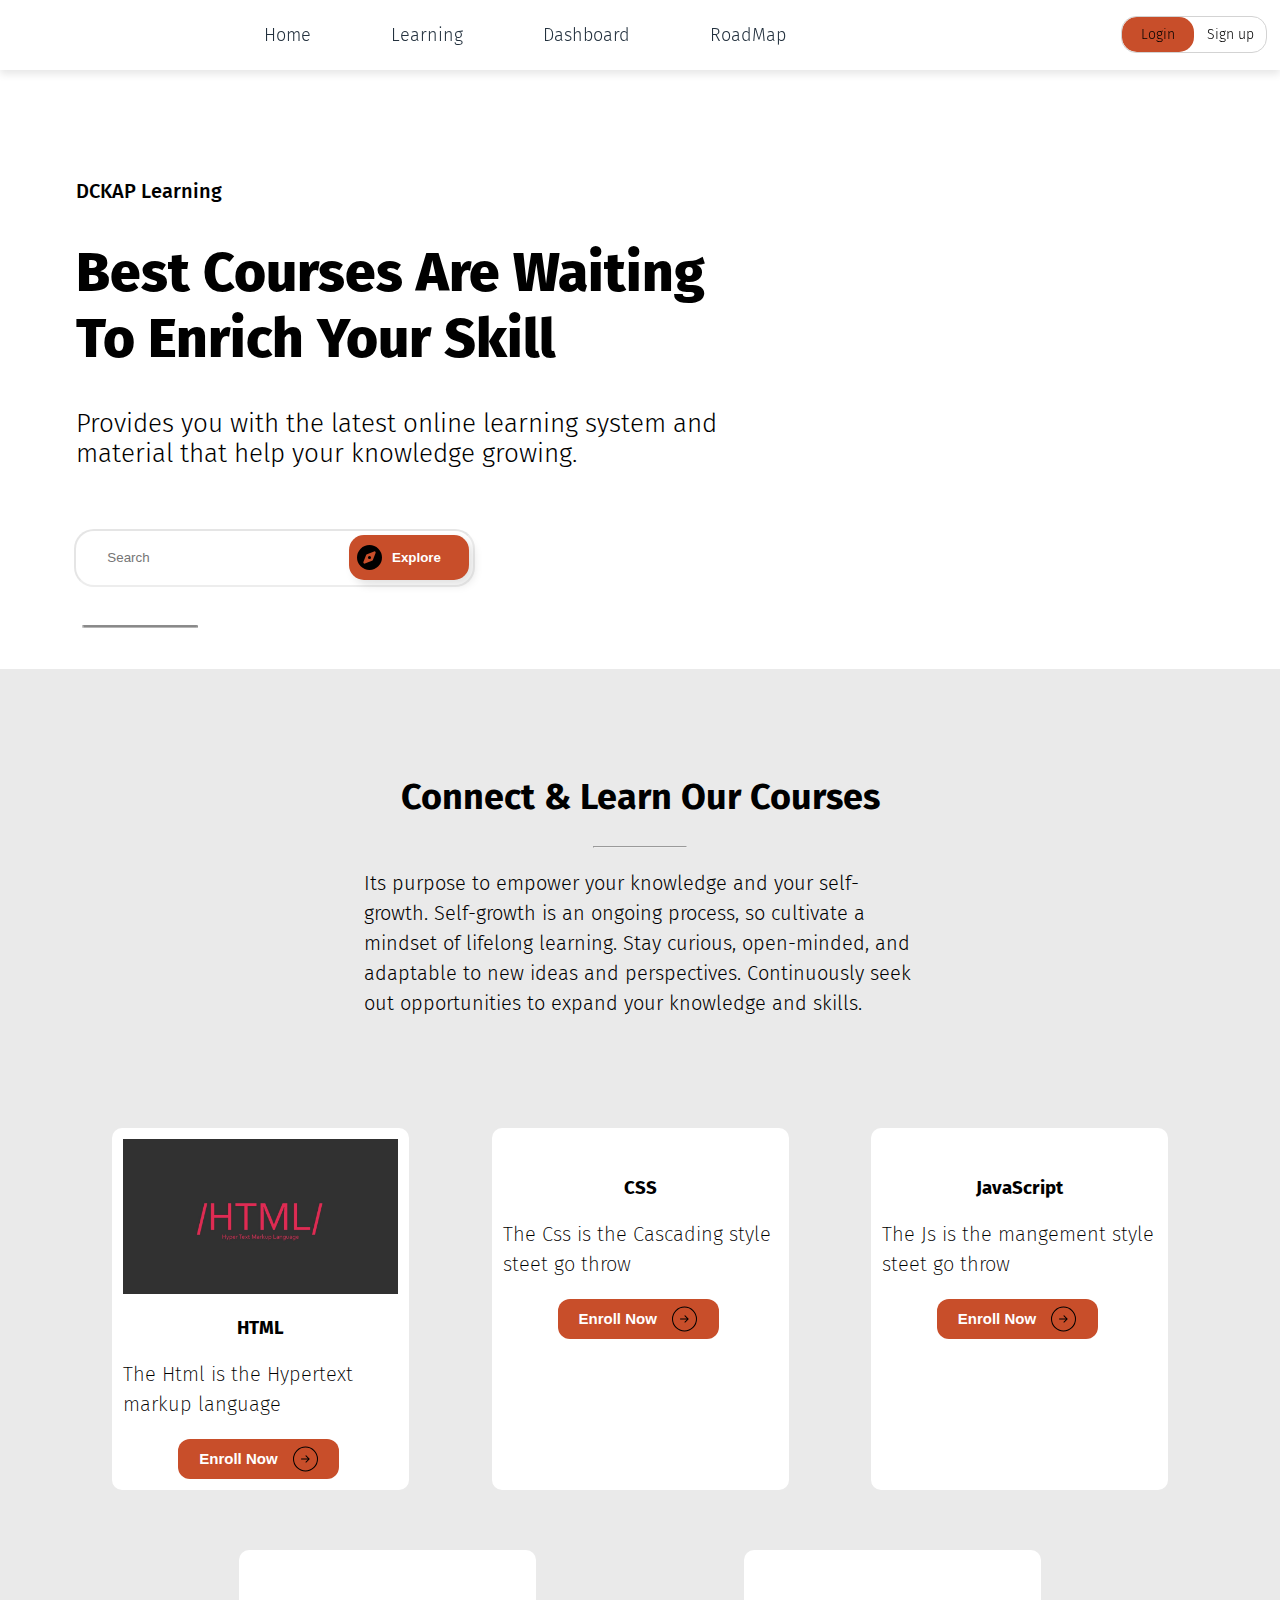
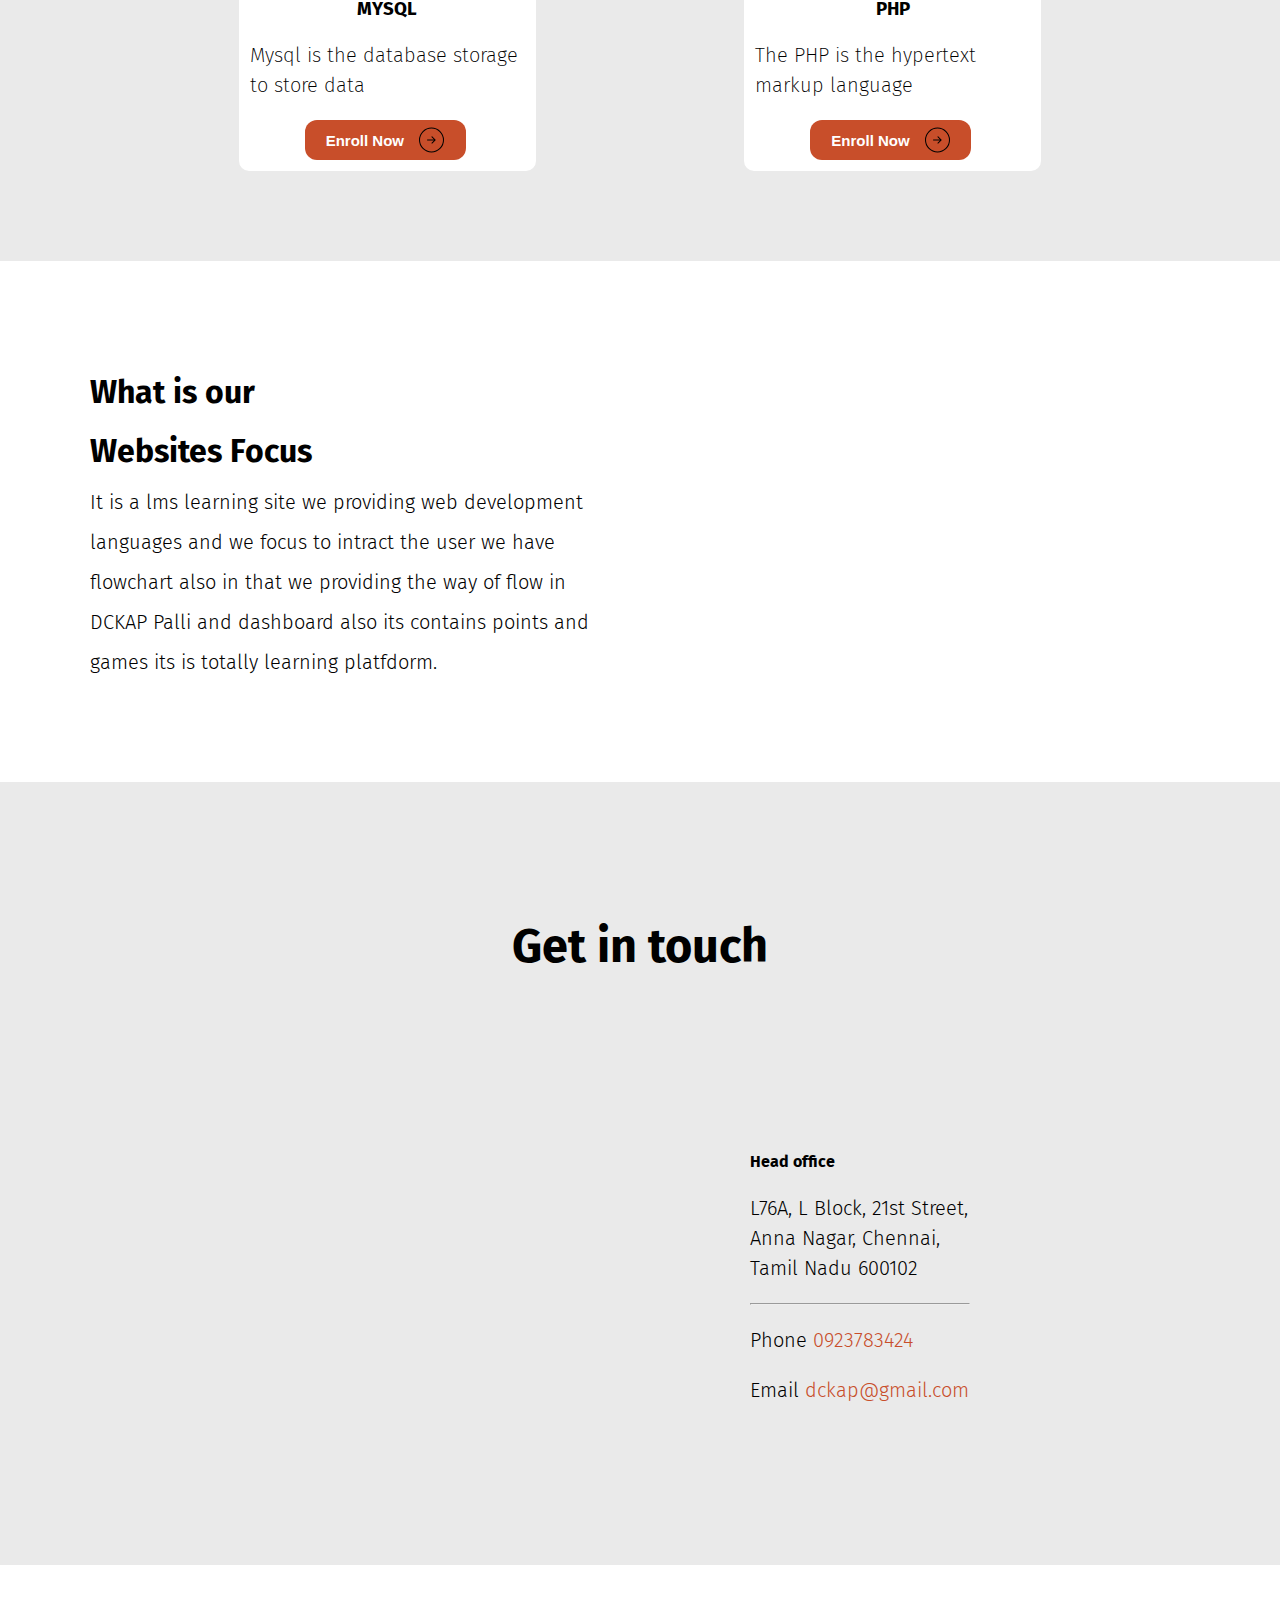
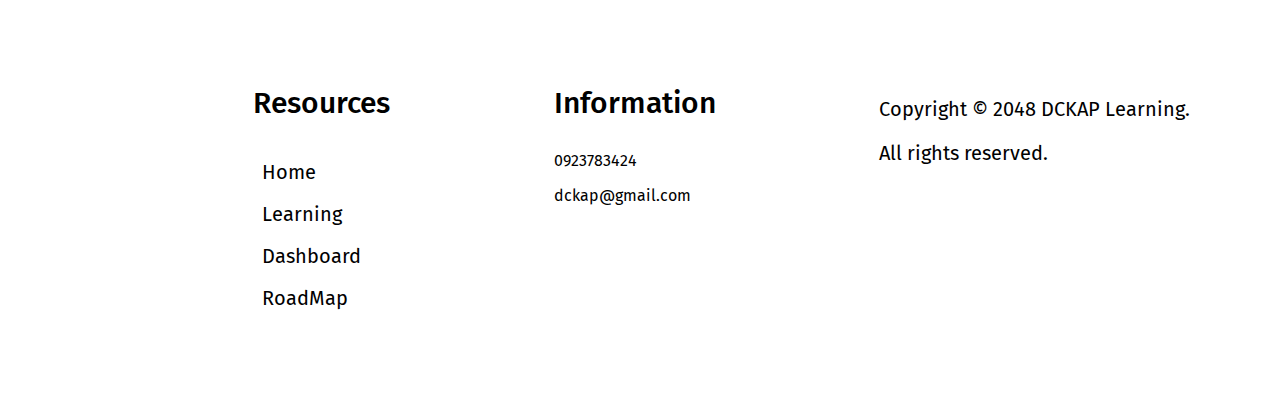
==== commit d30912da: "file" ====
--- a/index.html
+++ b/index.html
@@ -9,9 +9,9 @@
     <link rel="preconnect" href="https://fonts.gstatic.com/" crossorigin>
     <link rel="icon"  type="image/x-icon" href="./Assests/icons8-learning-50.png" />
     <!-- <link href="https://fonts.googleapis.com/css2?family=Roboto:ital,wght@0,100;0,300;0,400;0,500;0,700;0,900;1,100;1,300;1,400;1,500;1,700;1,900&display=swap" rel="stylesheet"> -->
-    <link rel="preconnect" href="https://fonts.googleapis.com%22%3E/
-<link rel="preconnect" href="https://fonts.gstatic.com/" crossorigin>
-<link href="https://fonts.googleapis.com/css2?family=Fira+Sans:ital,wght@0,100;0,200;0,300;0,400;0,500;0,600;0,700;0,800;0,900;1,100;1,200;1,300;1,400;1,500;1,600;1,700;1,800;1,900&family=Hanuman:wght@100;300;400;700;900&family=Josefin+Sans:ital,wght@0,100..700;1,100..700&family=Kalam:wght@300;400;700&family=Philosopher:ital,wght@0,400;0,700;1,400;1,700&family=Poppins:ital,wght@0,100;0,200;0,300;0,400;0,500;0,600;0,700;0,800;0,900;1,100;1,200;1,300;1,400;1,500;1,600;1,700;1,800;1,900&family=Roboto:ital,wght@0,100;0,300;0,400;0,500;0,700;0,900;1,100;1,300;1,400;1,500;1,700;1,900&display=swap" rel="stylesheet">
+    <link rel="preconnect" href="https://fonts.googleapis.com%22%3E/.com">
+    <link rel="preconnect" href="https://fonts.gstatic.com/" crossorigin>
+    <link href="https://fonts.googleapis.com/css2?family=Fira+Sans:ital,wght@0,100;0,200;0,300;0,400;0,500;0,600;0,700;0,800;0,900;1,100;1,200;1,300;1,400;1,500;1,600;1,700;1,800;1,900&family=Hanuman:wght@100;300;400;700;900&family=Josefin+Sans:ital,wght@0,100..700;1,100..700&family=Kalam:wght@300;400;700&family=Philosopher:ital,wght@0,400;0,700;1,400;1,700&family=Poppins:ital,wght@0,100;0,200;0,300;0,400;0,500;0,600;0,700;0,800;0,900;1,100;1,200;1,300;1,400;1,500;1,600;1,700;1,800;1,900&family=Roboto:ital,wght@0,100;0,300;0,400;0,500;0,700;0,900;1,100;1,300;1,400;1,500;1,700;1,900&display=swap" rel="stylesheet">
 
 
 </head>
@@ -19,8 +19,8 @@
     <div class="main_container">
         <div class="navbar">
             <div class="logo">
-                <img src="Assests/logo-purpul-color.png" alt=""> 
-            </div> 
+                <img src="Assests/logo-purpul-color.png" alt="">
+            </div>
             <div class="nav_list">
                 <li><a href="./index.html" class="nav_home">Home</a></li>
                 <li><a href="./Learning.html" class="nav_learning">Learning</a></li>
@@ -35,9 +35,9 @@
                     <label for="signup" class="slide signup">Sign up</label>
                     <div class="slider-tab"></div>
                   </div>
-            </div>
-            <div id="" class="profile">
-                <img id="profile_img" src="/Assests/Circle-icons-profile.svg" alt="">
+                <div class="profile">
+                    <img id="profile_img" src="Assests/236831.png" alt="">
+                </div>
             </div>
         </div>
         <section class="container_1">
@@ -71,7 +71,7 @@
                     <div class="content_3">
                         <div class="sub_content_3">
                             <div class="html_img">
-                                <img src="Assests/html.png" alt="">
+                                <img src="Assests/lms.html.jpg" alt="">
                             </div>
                             <div class="html_heading">
                                 <h3>HTML</h3>
@@ -184,10 +184,14 @@
         </section>
         <section class="container_4">
             <div class="content_8">
-                <h1 id="head">What is our <br> Websites Focus</h1>
-                <!-- <h1 id="head">Websites Focus </h1> -->
+                <h1 id="head">What is our</h1>
+                <h1 id="head">Websites Focus </h1>
                 <div class="para_3">
-                    <p id="answer">It is a lms learning site we providing web development languages and we focus to intract the user we have flowchart also in that we providing the way of flow in DCKAP Palli and dashboard also its contains points and games its is totally learning platfdorm.</p>
+                    <p>It is a lms learning site we providing web development</p>
+                    <p>languages and we focus to intract the user we have </p>
+                    <p>flowchart also in that we providing the way of flow in</p>
+                    <p>DCKAP Palli and dashboard also its contains points and</p>
+                    <p>games its is totally learning platfdorm.</p>
                 </div>
             </div>
             <div class="content_9">
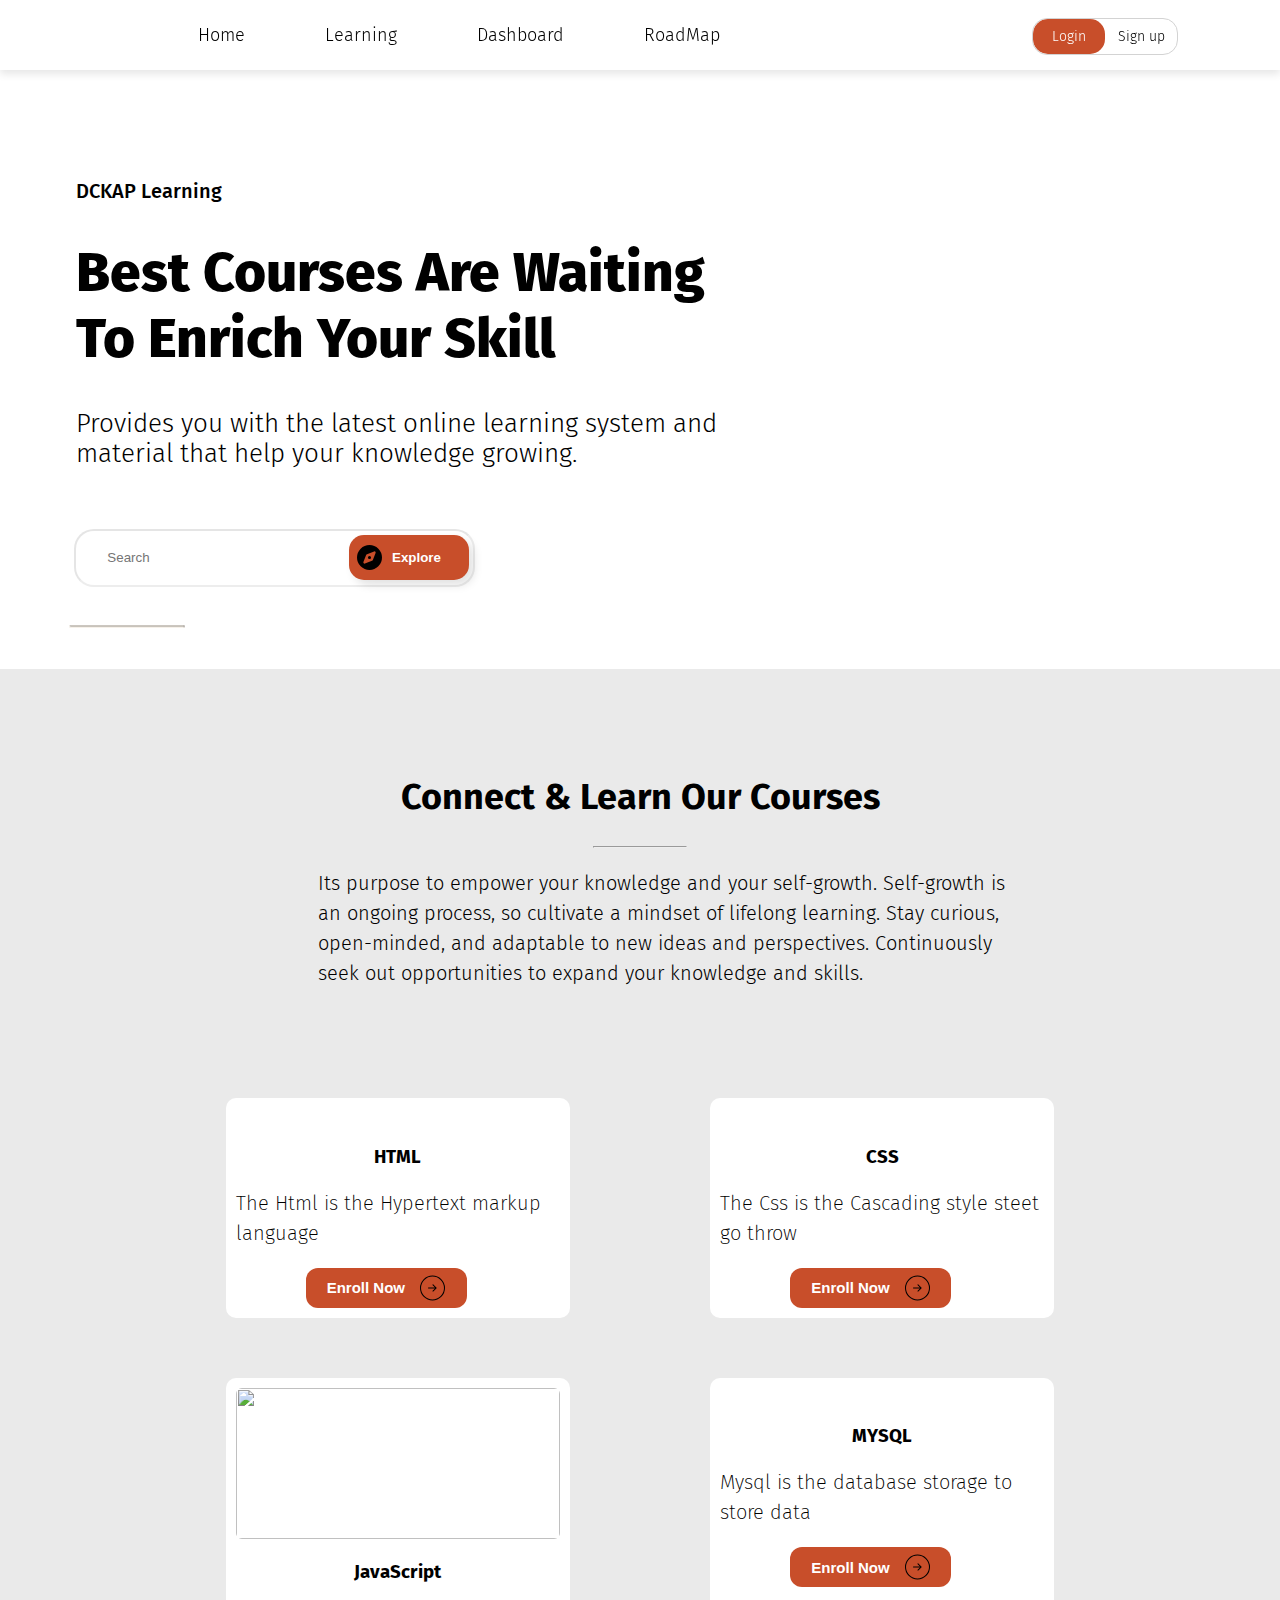
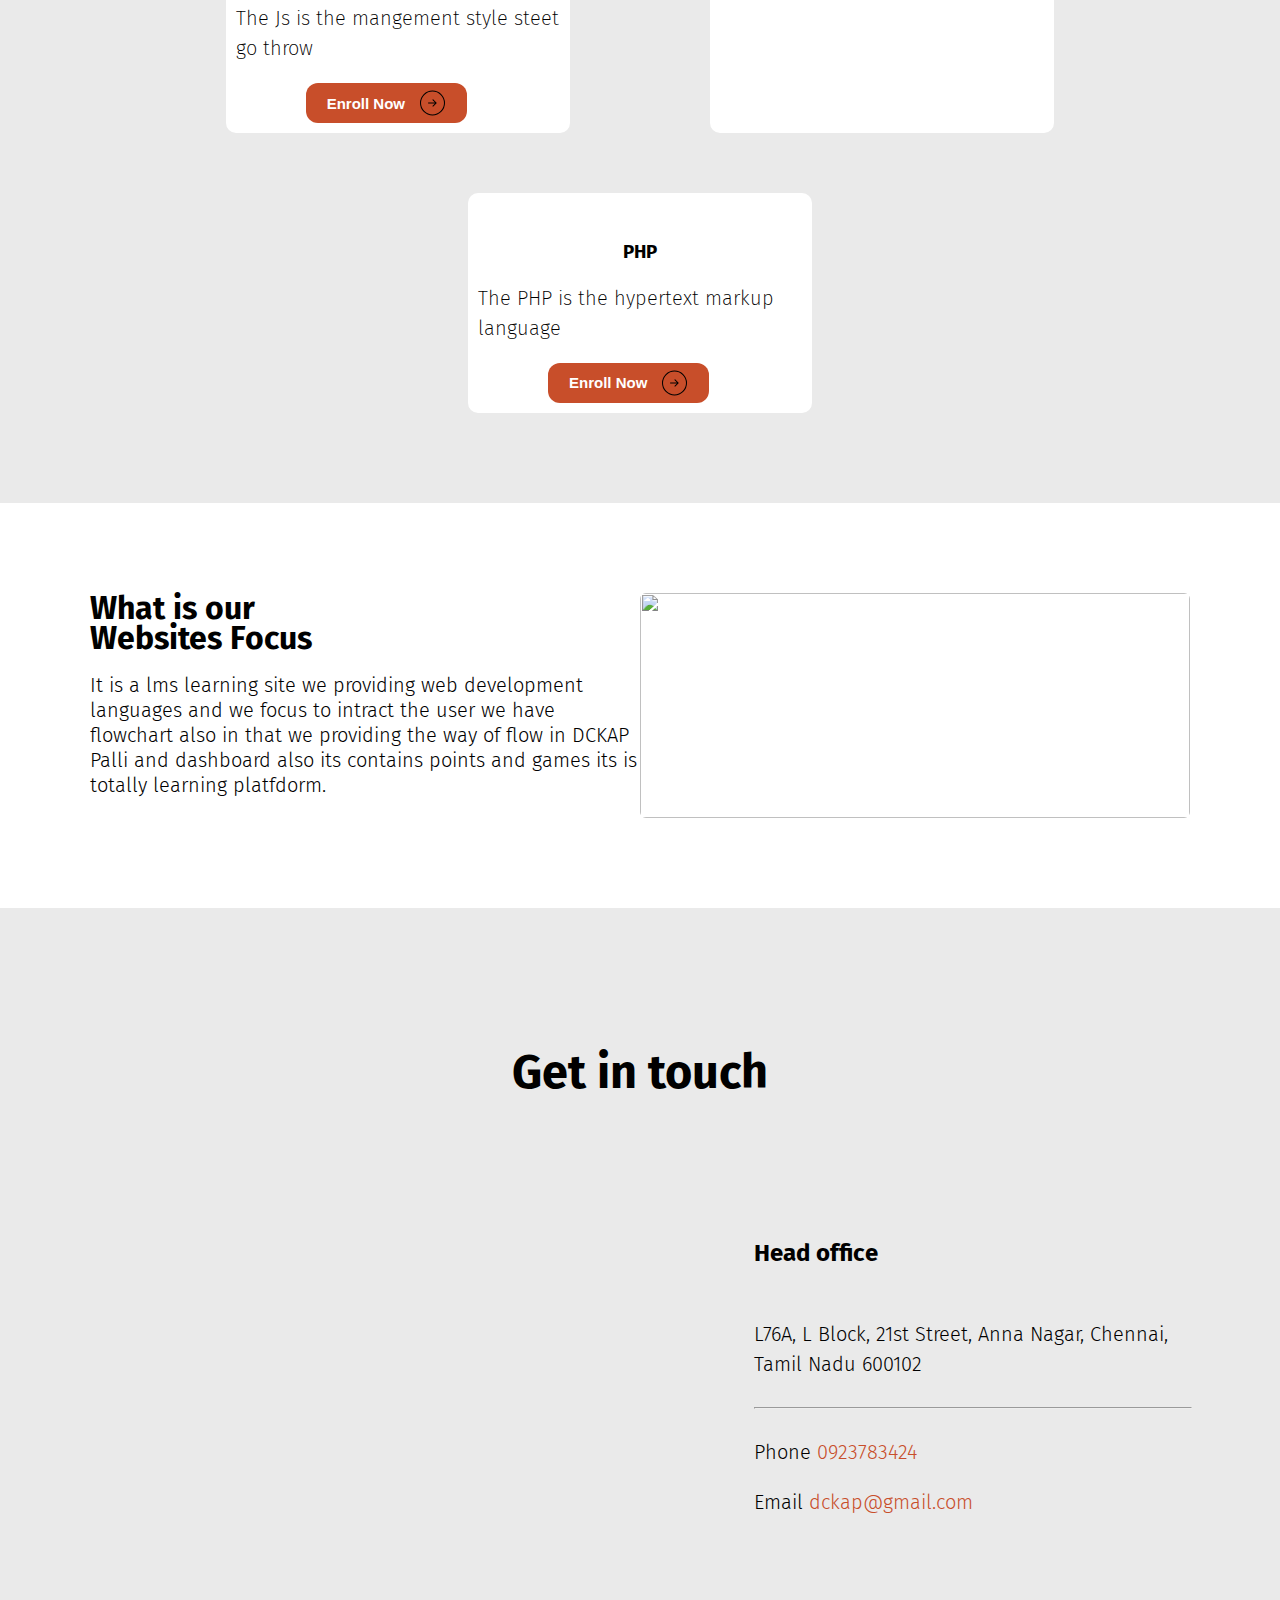
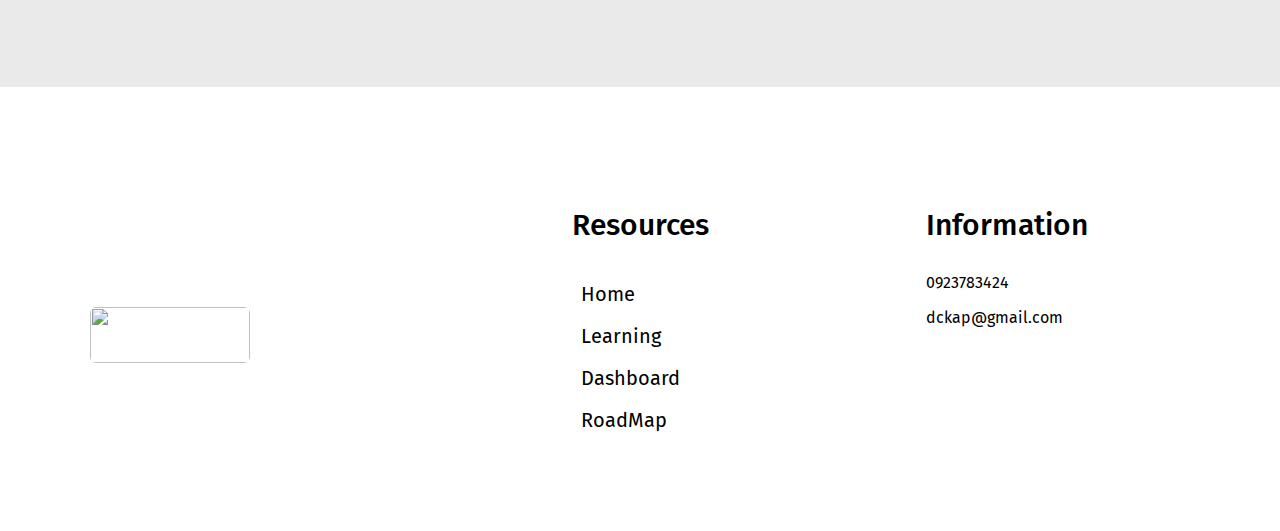
==== commit cd728a75: "final changes" ====
--- a/index.html
+++ b/index.html
@@ -8,10 +8,13 @@
     <!-- <link rel="preconnect" href="https://fonts.googleapis.com%22%3E/> -->
     <link rel="preconnect" href="https://fonts.gstatic.com/" crossorigin>
     <link rel="icon"  type="image/x-icon" href="./Assests/icons8-learning-50.png" />
+    <meta name="viewport" content="width=device-width, initial-scale=1" />
+    <link href="https://unpkg.com/boxicons@2.1.4/css/boxicons.min.css" rel="stylesheet" />
+    <link rel="stylesheet" href="https://cdnjs.cloudflare.com/ajax/libs/font-awesome/6.5.1/css/all.min.css">
     <!-- <link href="https://fonts.googleapis.com/css2?family=Roboto:ital,wght@0,100;0,300;0,400;0,500;0,700;0,900;1,100;1,300;1,400;1,500;1,700;1,900&display=swap" rel="stylesheet"> -->
-    <link rel="preconnect" href="https://fonts.googleapis.com%22%3E/.com">
-    <link rel="preconnect" href="https://fonts.gstatic.com/" crossorigin>
-    <link href="https://fonts.googleapis.com/css2?family=Fira+Sans:ital,wght@0,100;0,200;0,300;0,400;0,500;0,600;0,700;0,800;0,900;1,100;1,200;1,300;1,400;1,500;1,600;1,700;1,800;1,900&family=Hanuman:wght@100;300;400;700;900&family=Josefin+Sans:ital,wght@0,100..700;1,100..700&family=Kalam:wght@300;400;700&family=Philosopher:ital,wght@0,400;0,700;1,400;1,700&family=Poppins:ital,wght@0,100;0,200;0,300;0,400;0,500;0,600;0,700;0,800;0,900;1,100;1,200;1,300;1,400;1,500;1,600;1,700;1,800;1,900&family=Roboto:ital,wght@0,100;0,300;0,400;0,500;0,700;0,900;1,100;1,300;1,400;1,500;1,700;1,900&display=swap" rel="stylesheet">
+    <link rel="preconnect" href="https://fonts.googleapis.com">
+<link rel="preconnect" href="https://fonts.gstatic.com/" crossorigin>
+<link href="https://fonts.googleapis.com/css2?family=Fira+Sans:ital,wght@0,100;0,200;0,300;0,400;0,500;0,600;0,700;0,800;0,900;1,100;1,200;1,300;1,400;1,500;1,600;1,700;1,800;1,900&family=Hanuman:wght@100;300;400;700;900&family=Josefin+Sans:ital,wght@0,100..700;1,100..700&family=Kalam:wght@300;400;700&family=Philosopher:ital,wght@0,400;0,700;1,400;1,700&family=Poppins:ital,wght@0,100;0,200;0,300;0,400;0,500;0,600;0,700;0,800;0,900;1,100;1,200;1,300;1,400;1,500;1,600;1,700;1,800;1,900&family=Roboto:ital,wght@0,100;0,300;0,400;0,500;0,700;0,900;1,100;1,300;1,400;1,500;1,700;1,900&display=swap" rel="stylesheet">
 
 
 </head>
@@ -19,8 +22,8 @@
     <div class="main_container">
         <div class="navbar">
             <div class="logo">
-                <img src="Assests/logo-purpul-color.png" alt="">
-            </div>
+                <img src="Assests/logo-purpul-color.png" alt="" class="DCKAPlOGO"> 
+            </div> 
             <div class="nav_list">
                 <li><a href="./index.html" class="nav_home">Home</a></li>
                 <li><a href="./Learning.html" class="nav_learning">Learning</a></li>
@@ -35,9 +38,10 @@
                     <label for="signup" class="slide signup">Sign up</label>
                     <div class="slider-tab"></div>
                   </div>
-                <div class="profile">
-                    <img id="profile_img" src="Assests/236831.png" alt="">
-                </div>
+            </div>
+            <div id="" class="profile_img">
+                <i class='bx bx-sun' id="darkLight"></i>
+                <img class="profile" src="Assests/236831.png" alt="">
             </div>
         </div>
         <section class="container_1">
@@ -71,7 +75,7 @@
                     <div class="content_3">
                         <div class="sub_content_3">
                             <div class="html_img">
-                                <img src="Assests/lms.html.jpg" alt="">
+                                <img src="Assests/html1.webp" alt="">
                             </div>
                             <div class="html_heading">
                                 <h3>HTML</h3>
@@ -93,7 +97,7 @@
                     <div class="content_4">
                         <div class="sub_content_4">
                             <div class="css_img">
-                                <img src="Assests/css.png" alt="">
+                                <img src="Assests/css.webp12" alt="">
                             </div>
                             <div class="css_heading">
                                 <h3>CSS</h3>
@@ -115,7 +119,7 @@
                     <div class="content_5">
                         <div class="sub_content_5">
                             <div class="js_img">
-                                <img src="Assests/js.png" alt="">
+                                <img id="js" src="Assests/javascript.webp1" alt="">
                             </div>
                             <div class="js_heading">
                                 <h3>JavaScript</h3>
@@ -137,7 +141,7 @@
                     <div class="content_6">
                         <div class="sub_content_6">
                             <div class="mysql_img">
-                                <img src="Assests/mysql.png" alt="">
+                                <img src="Assests/mysql1.webp" alt="">
                             </div>
                             <div class="mysql_heading">
                                 <h3>MYSQL</h3>
@@ -159,7 +163,7 @@
                     <div class="content_7">
                         <div class="sub_content_7">
                             <div class="php_img">
-                                <img src="Assests/php.png" alt="">
+                                <img src="Assests/php.webp11" alt="">
                             </div>
                             <div class="php_heading">
                                 <h3>PHP</h3>
@@ -184,17 +188,15 @@
         </section>
         <section class="container_4">
             <div class="content_8">
-                <h1 id="head">What is our</h1>
-                <h1 id="head">Websites Focus </h1>
-                <div class="para_3">
-                    <p>It is a lms learning site we providing web development</p>
-                    <p>languages and we focus to intract the user we have </p>
-                    <p>flowchart also in that we providing the way of flow in</p>
-                    <p>DCKAP Palli and dashboard also its contains points and</p>
-                    <p>games its is totally learning platfdorm.</p>
-                </div>
-            </div>
-            <div class="content_9">
+                <div class="divcon_8">
+                    <h1 id="head">What is our</h1>
+                    <h1 id="head">Websites Focus </h1>
+                    <div class="para_3">
+                        <p id="head_para">It is a lms learning site we providing web development languages and we focus to intract the user we have flowchart also in that we providing the way of flow in DCKAP Palli and dashboard also its contains points and games its is totally learning platfdorm.</p>
+                </div>
+                </div>
+
+            <div class="content_Img_8">
                 <img id="img_2" src="Assests/Questions-second.png" alt="">
             </div>
         </section>
@@ -207,6 +209,8 @@
                 <div class="map">
                     <iframe src="https://www.google.com/maps/embed?pb=!1m18!1m12!1m3!1d3886.1494232566015!2d80.22326607416834!3d13.089714987236617!2m3!1f0!2f0!3f0!3m2!1i1024!2i768!4f13.1!3m3!1m2!1s0x3a52642e3c8faf7f%3A0x5c1f7526b2bfe819!2sDCKAP!5e0!3m2!1sen!2sin!4v1708839997472!5m2!1sen!2sin" width="600" height="450" style="border:0;" allowfullscreen="" loading="lazy" referrerpolicy="no-referrer-when-downgrade"></iframe>
                 </div>
+                <div class="div_sub_9">
+
                 <div class="sub_content_9">
                     <div class="office_info">
                         <h4>Head office</h4>
@@ -221,12 +225,16 @@
                     </div>
                 </div>
             </div>
+
+            </div>
         </section>
         <section class="container_6">
             <div class="footer">
                 <div class="footer_logo">
                     <img id="img_3" src="Assests/logo-purpul-color.png" alt="">
                 </div>
+                <div class="resources_1">
+
                 <div class="resources">
                     <h3 id="footer_title">Resources</h3>
                     <a id="change" href="index.html">Home</a>
@@ -234,15 +242,20 @@
                     <a id="change" href="dashboard.html">Dashboard</a>
                     <a id="change" href="Roadmap.html">RoadMap</a>
                 </div>
+            </div>
+            <div class="information_1">
+
                 <div class="information">
                     <h3 id="footer_title">Information</h3>
                     <p><span id="change">0923783424</span></p>
                     <p><span id="change">dckap@gmail.com</span></p>
                 </div>
-                <div class="copy_rigths">
+            </div>
+
+                <!-- <div class="copy_rigths">
                     <p id="para_4">Copyright © 2048 DCKAP Learning.</p>
                     <p id="para_4">All rights reserved.</p>
-                </div>
+                </div> -->
             </div>
         </section>
     </div>    
--- a/CSS/home.css
+++ b/CSS/home.css
@@ -1,3 +1,26 @@
+body.dark {
+  --white-color: #333;
+  --blue-color: #fff;
+  --grey-color: #f2f2f2;
+  --grey-color-light: #aaa;
+  --dark-nav-color:#7c15dd4d;
+  --orange:#c84e2a;
+}
+
+
+
+body.dark {
+  background-color:var(--white-color);
+}
+
+.dark .navbar {
+  background-color: var(--your-dark-mode-color);
+}
+
+.dark .container_2,.dark .container_5{
+  background-color: var(--your-dark-mode-color);
+}
+
 /* Default styles */
 html {
   height: 100%;
@@ -46,6 +69,8 @@
   top: 0;
   z-index: 1000;
   box-shadow: 0 4px 8px rgba(0, 0, 0, 0.1);
+  /* background-color: var(--white-color); */
+
 }
 .logo {
 margin-top: 10px;
@@ -63,6 +88,7 @@
 .nav_list a {
 text-decoration: none;
 color: #23313E;
+color: var(--grey-color);
 }
 .nav_list a:hover{
 color: #c84e2a;
@@ -78,11 +104,12 @@
 border: 1px solid lightgrey;
 border-radius: 15px;
 /* border: none; */
-display: none;
-}.slide-controls .slide {
-  height: 100%;
-  width: 100%;
-  color: black;
+/* display: none; */
+}
+.slide-controls .slide {
+  height: 100%;
+  width: 100%;
+  color: #fff;
   font-size: 14px;
   font-weight: 300;
   text-align: center;
@@ -144,20 +171,56 @@
  
 } */
 
+img.profile {
+  height: 40px !important;
+  width: 40px !important;
+  border-radius: 50%;
+  object-fit: cover;
+  margin: auto;
+  /* position: relative; */
+  /* top: 2%; */
+}
+
+.profile {
+  width: 100px;
+  height: 100px;
+  overflow: hidden;
+  border-radius: 50%;
+}
+
 img#profile_img {
   width: 19%;
   margin-top: 11px;
   margin-right: 33px;
   position: relative;
   left: 250px;
-  height: 75%;
-  cursor: pointer;
-}
-.login_parent{
-  width:20%;
+}
+.login_parent {
+  width: 20%;
   display: flex;
   justify-content: flex-end;
   /* display: none; */
+  position: relative;
+  left: 6rem;
+}
+
+.profile_img {
+  display: flex;
+  gap: 2rem;
+  justify-content: center;
+  align-items: center;
+}
+
+/* Dark light */
+
+i#darkLight {
+  align-items: center;
+  justify-content: center;
+  display: flex;
+  cursor: pointer;
+  font-size: 20px;
+  color: grey;
+  display: none;
 }
 .profile{
   width: 100%;
@@ -178,18 +241,20 @@
   color: black;
   font-size: 20px;
   font-weight: 500;
+  color:var(--orange);
 }
 h1#heading_1 {
 font-size: 55px;
 font-weight: 800;
+color: var(--grey-color);
 }
 
 hr.line_1 {
-  right: 89%;
+  right: 90%;
   transform: rotate(90deg);
   width: 0px;
   height: 113px;
-  background: black;
+  background: blanchedalmond;
   position: absolute;
   bottom: 13rem;
 }
@@ -198,6 +263,7 @@
   line-height: 30px;
   font-weight: 300;
   color: black;
+  color: var(--grey-color);
 }
 .container_1_image {
 width: 40%;
@@ -235,7 +301,6 @@
   .bell path {
     fill: rgb(17, 16, 16);
   }
-  
   .button_explore {
     width: 120px;
     height: 45px;
@@ -243,7 +308,7 @@
     align-items: center;
     justify-content: flex-start;
     gap: 10px;
-    background-color: #c84e2a;
+    background-color: rgb(200, 78, 42);
     border-radius: 15px;
     color: white;
     font-weight: 600;
@@ -252,10 +317,9 @@
     margin-left: 40%;
     position: relative;
     cursor: pointer;
-    transition-duration: .2s;
-    box-shadow: 5px 5px 10px rgba(2, 2, 2, 0.116);
+    box-shadow: rgba(2, 2, 2, 0.118) 5px 5px 10px;
     padding-left: 8px;
-    transition-duration: .5s;
+    transition-duration: 0.5s;
 }
   
   .svgIcon {
@@ -285,6 +349,7 @@
   .container_2{
     padding: 90px;
     background-color: #eaeaea;
+    /* background-color: var(--white-color); */
   }
   .content_2 {
     padding: 90px;
@@ -313,6 +378,8 @@
 .container_2{
 padding: 90px;
 background-color: #eaeaea;
+/* background-color:var(--white-color); */
+
 }
 
 .content_2 {
@@ -324,17 +391,19 @@
   font-size: 36px;
   font-weight: 700;
   line-height: 25px;
+  /* color: var(--orange) */
 }
 hr.line_2 {
 width: 10%;
 color: black;
 }
 p#para_2 {
-  width: 60%;
-  margin-left: 20%;
+  width: 75%;
+  margin-left: 15%;
   line-height: 30px;
   font-size: 20px;
   font-weight: 300;
+  color: var(--grey-color);
 }
 .cards{
   width: 100%;
@@ -342,19 +411,26 @@
   justify-content: center;
 }
 .sub_comtainer_2 {
-  width: 100%;
+  width: 90%;
   margin: 0;
   display: flex;
   flex-wrap: wrap;
   gap: 60px;
   justify-content: space-evenly;
 }
-.content_3, .content_4, .content_5, .content_6, .content_7 {
-  background-color: #ffffff;
-  padding: 1%;
-  width: 25%;
-  border-radius: 10px;
-  color: black;
+.content_3,.content_4,.content_5,.content_6,.content_7 {
+background-color: #ffffff;
+padding: 1%;
+width: 324px;
+border-radius: 10px;
+color: black;
+}
+img {
+  width: 100%;
+  border-radius: 6px;
+}
+img#js {
+  height: 151px;
 }
 .html_heading,.css_heading,.js_heading,.mysql_heading,.php_heading{
 text-align: center;
@@ -385,7 +461,7 @@
   align-items: center;
   font-size: 15px;
   width: 161px;
-  margin-left: 20%;
+  margin-left: 70px;
   height: 40px;
 }
 .enroll_btn > svg {
@@ -403,6 +479,7 @@
 section.container_4 {
 padding: 90px;
 display: flex;
+/* background-color: var(--white-color); */
 }
 .content_8 {
 width: 100%;
@@ -417,13 +494,15 @@
 font-size: 40px;
 text-align: center;
 }
-img#img_2 {
+/* img#img_2 {
 width: 62%;
 margin-left: 160px;
-}
+} */
 section.container_5 {
 padding: 90px;
 background-color: #eaeaea;
+/* background-color: var(--white-color); */
+color: var(--grey-color);
 }
 .sub_container_5 {
 width: 100%;
@@ -433,9 +512,9 @@
 width: 50%;
 }
 .sub_content_9 {
-  width: 20%;
-  margin-left: 10%;
-  margin-top: 10%;
+width: 19%;
+margin-left: 85px;
+margin-top: 55px;
 }
 .content_11, .info {
   font-size: 20px;
@@ -492,64 +571,159 @@
   text-align: end;
   
 }
-img {
-  width: 100%;
-}
-p#answer {
+
+/* mar 6  */
+
+
+.content_8 {
+  width: 100%;
+  display: flex;
+  justify-content: center;
+  align-items: center;
+  justify-content: center;
+}
+
+.divcon_8 {
+  width: 100%;
+  height: 100%;
+  display: flex;
+  justify-content: center;
+  align-items: flex-start;
+  flex-direction: column;
+}
+h1#head {
+  margin: 0;
   line-height: 30px;
 }
 
-/* classlist */
-
-.class {
-  /* position: relative;
-  left: 12rem; */
-  display: block;
+.para_3 {
+  /* font-size: 20px;
+  line-height: 20px;
+  font-weight: 300; */
+  color: black;
+  display: flex;
+  justify-content: center;
+  align-items: center;
+  width: 100%;
+}
+p#head_para {
+  line-height: 25px;
+}
+
+.content_Img_8 {
+  width: 100%;
+  height: 100%;
+  display: flex;
+  justify-content: center;
+  align-items: center;
+}
+img#img_2 {
+  width: 100%;
+  height: 100%;
+  display: flex;
+  justify-content: center;
+  align-items: center;
+}
+
+.map {
+  width: 100%;
+  display: flex;
+  justify-content: center;
+  align-items: center;
+}
+
+.sub_container_5 {
+  gap: 4em;
+  width: 100%;
+  display: flex;
+  justify-content: center;
+  align-items: center;
+}
+
+.sub_content_9 {
+  width: 100%;
+  height: 100%;
+  display: flex;
+  justify-content: center;
+  align-items: flex-start;
+  flex-direction: column;
+}
+
+
+.div_sub_9 {
+  width: 100%;
+  height: 100%;
+  display: flex;
+  justify-content: center;
+  align-items: center;
+}
+
+hr {
+  color: black;
+  width: 100%;
+}
+
+.sub_content_9 {
+  width: 100%;
+  height: 100%;
+  display: flex;
+  justify-content: center;
+  align-items: flex-start;
+  flex-direction: column;
+  margin: 0;
+}
+h4 {
+  font-size: x-large;
+}
+
+
+.footer {
+  width: 100%;
+  height: 100%;
+  display: flex;
+  justify-content: center;
+  align-items: center;
+}
+
+.footer_logo {
+  width: 100%;
+  height: 100%;
+  display: flex;
+  justify-content: flex-start;
+  align-items: center;
+}
+img#img_3 {
+  width: 10em;
+  height: 3.5em;
+}
+
+.resources_1 {
+  width: 100%;
+  height: 100%;
+  display: flex;
+  justify-content: center;
+  align-items: center;
+}
+.information_1 {
+  width: 100%;
+  height: 100%;
+  display: flex;
+  justify-content: center;
+  align-items: center;
+}
+
+.information {
   position: relative;
-  display: flex;
-  height: 35px;
-  width: 9em;
-  overflow: hidden;
-  margin-top: 18px;
-  justify-content: space-between;
-  border: 1px solid lightgrey;
-  border-radius: 15px;
-}
-
-
-
-
-
-/* profile */
-
-.profile {
-  width: 26%;
-  height: 85%;
-  display: flex;
-  justify-content: flex-end;
-  /* display: none; */
-  margin-left: -7rem;
-}
-
-
-.slide-controls {
+  top: -49px;
+}
+
+
+.footer_logo {
+  width: 100%;
+  height: 100%;
+  display: flex;
+  justify-content: flex-start;
+  align-items: center;
   position: relative;
-  display: flex;
-  height: 35px;
-  width: 9em;
-  overflow: hidden;
-  margin-top: -1px;
-  justify-content: space-between;
-  border: 1px solid lightgrey;
-  border-radius: 15px;
-  /* border: none; */
-  /* display: none; */
-}
-
-
-.login_parent {
-  width: 20%;
-  display: flex;
-  justify-content: flex-end;
-  align-items: center;
+  top: -29px;
 }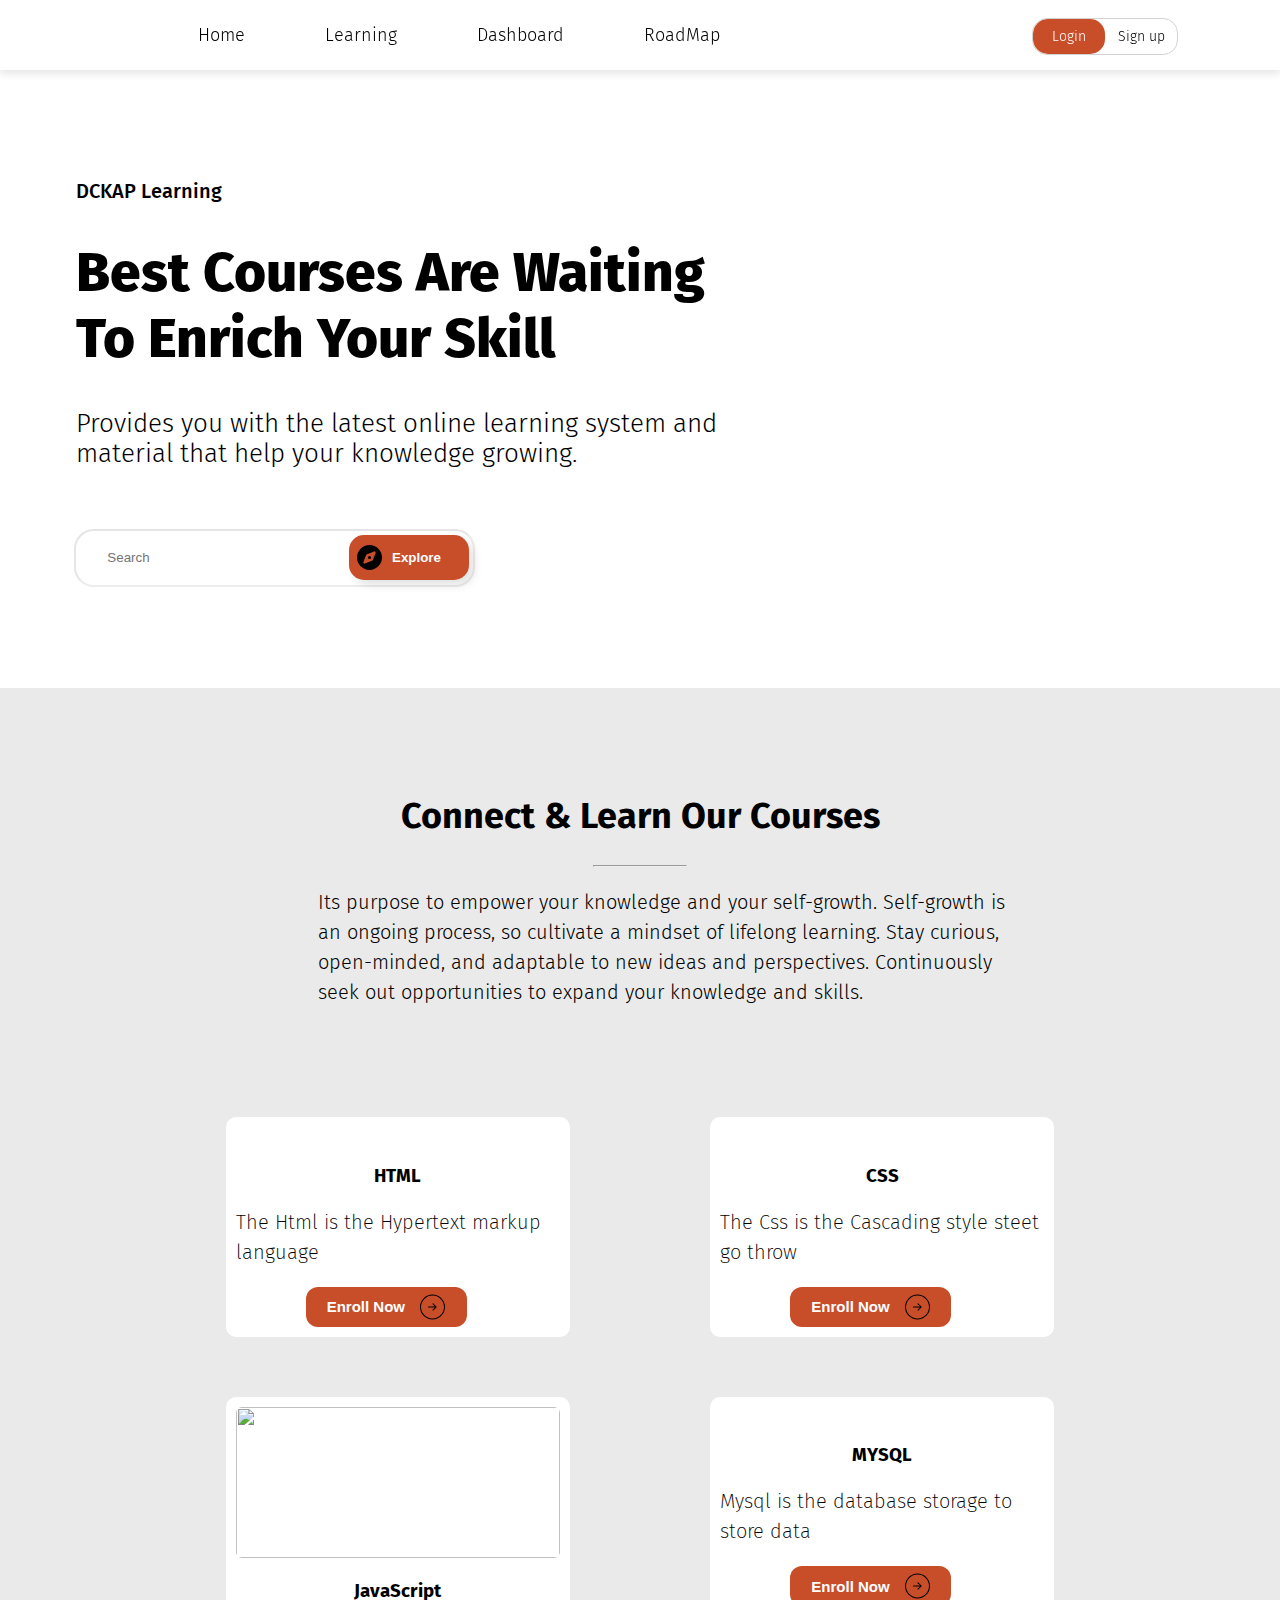
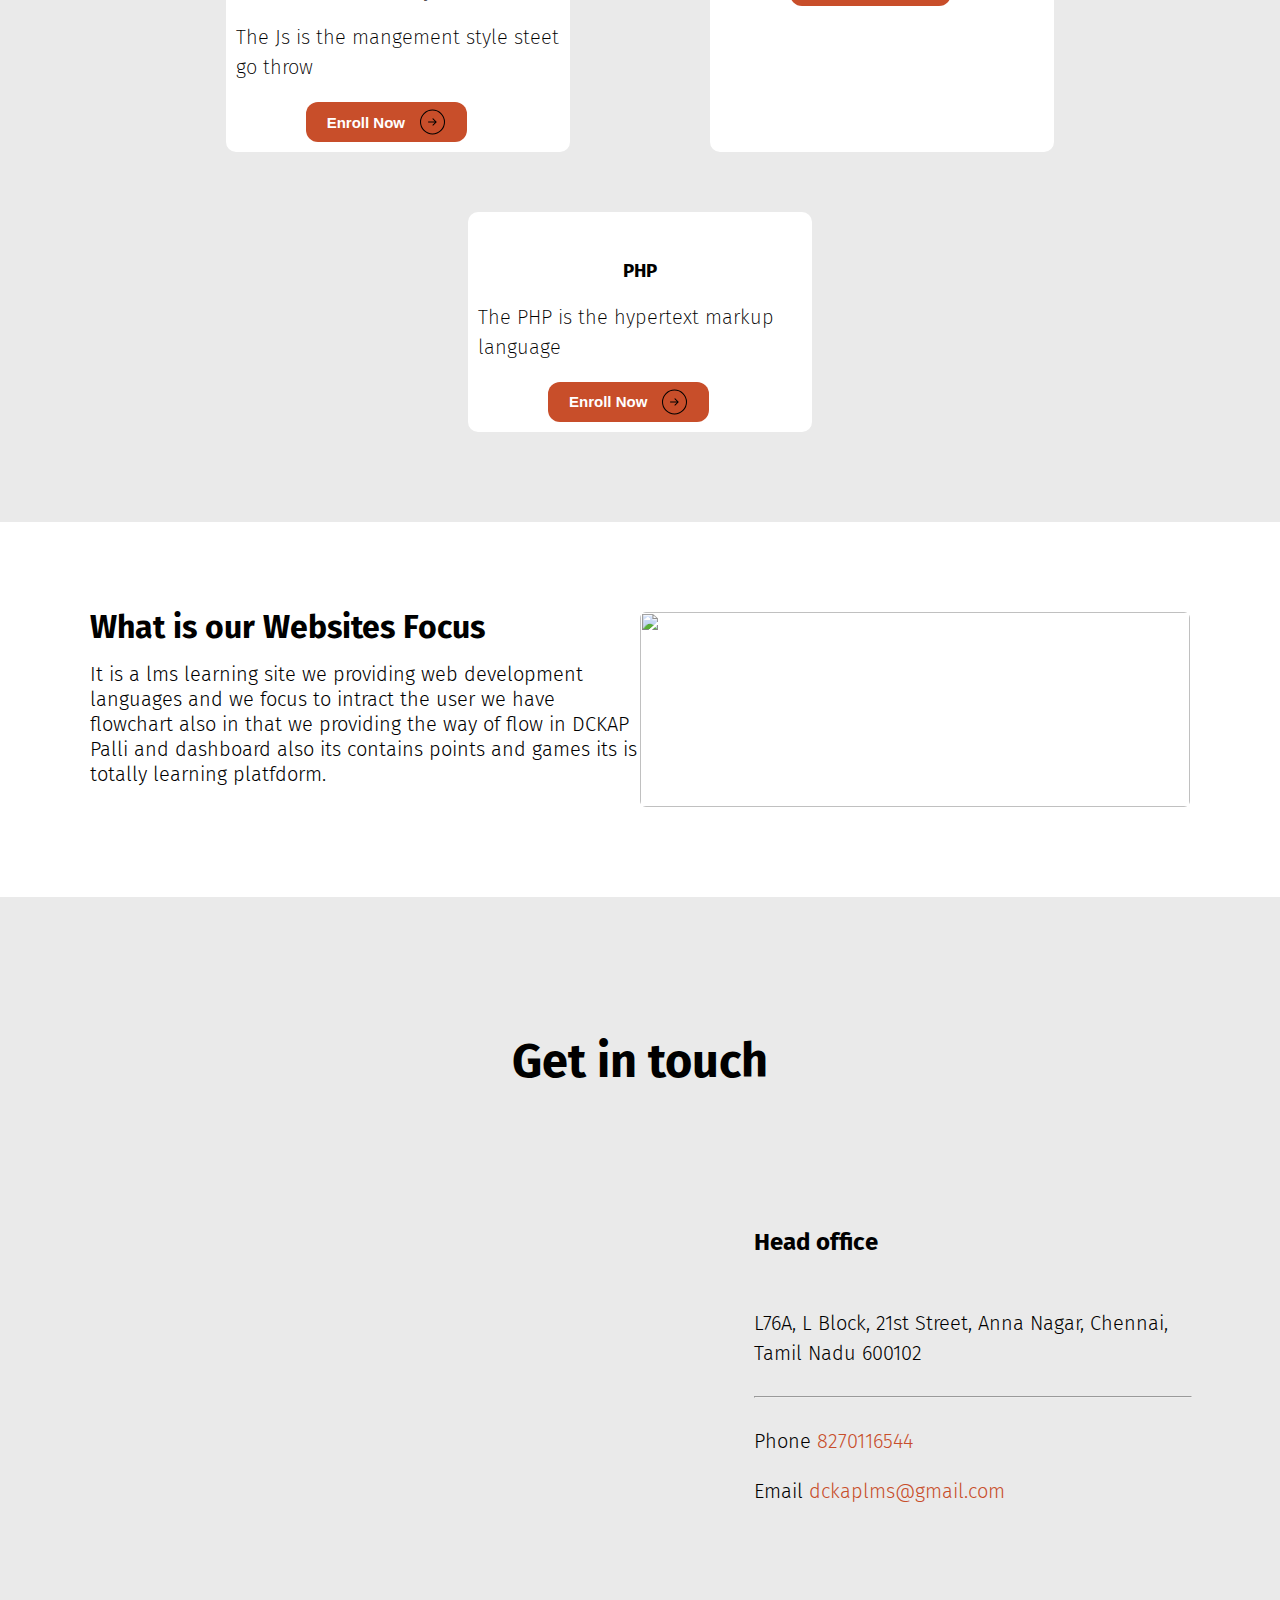
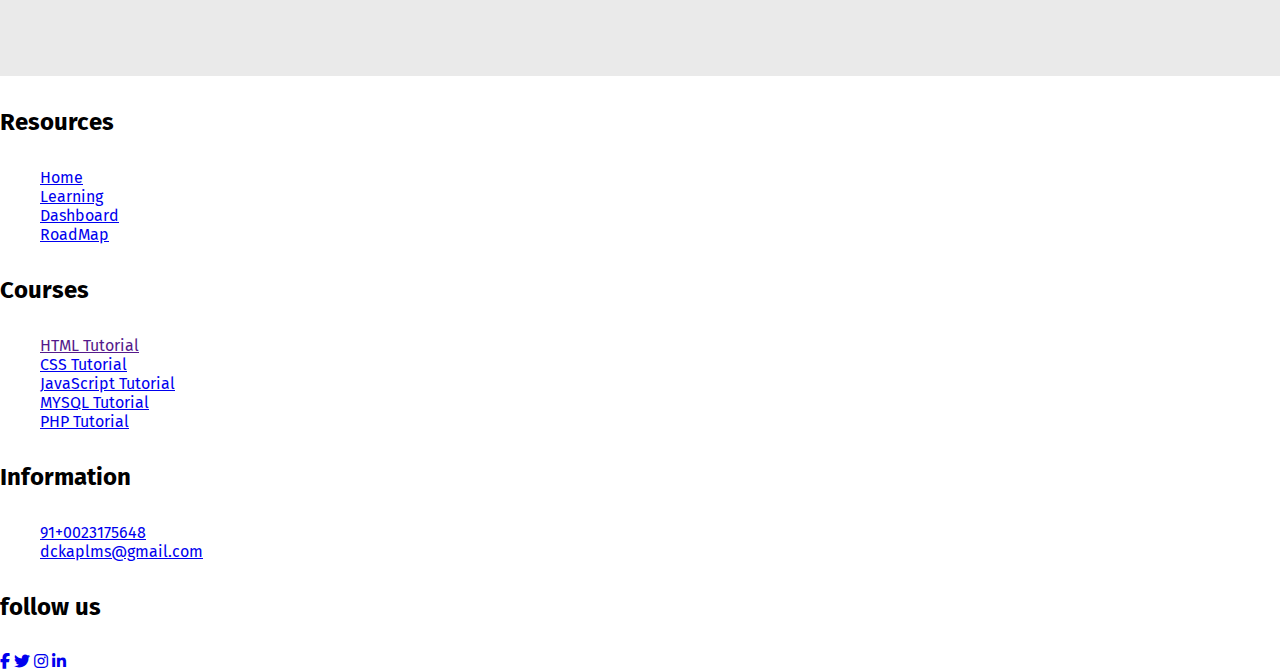
==== commit 7b8eafe0: "add" ====
--- a/index.html
+++ b/index.html
@@ -20,6 +20,9 @@
 </head>
 <body>
     <div class="main_container">
+
+<!-- -------------navbar---------------- -->
+
         <div class="navbar">
             <div class="logo">
                 <img src="Assests/logo-purpul-color.png" alt="" class="DCKAPlOGO"> 
@@ -41,14 +44,19 @@
             </div>
             <div id="" class="profile_img">
                 <i class='bx bx-sun' id="darkLight"></i>
-                <img class="profile" src="Assests/236831.png" alt="">
-            </div>
-        </div>
+                <img class="profile" src="./Assests/system-regular-8-account.gif" alt="">
+            </div>
+        </div>
+
+<!-- -------------navbar---------------- -->
+
+        <div class="con_hed_1">
         <section class="container_1">
             <div class="content_1">
                 <h5 id="dckap">DCKAP Learning</h5>
                 <h1 id="heading_1">Best Courses Are Waiting To Enrich Your Skill</h1>
                 <p id="para_1">Provides you with the latest online learning system and material that help your knowledge growing.</p>
+                <div class="search_bar_head">
                 <div class="search_bar_container">
                     <div class="search_bar">
                         <input type="text" class="search" placeholder="    Search">
@@ -59,11 +67,15 @@
                     </div>
                 </div>
             </div>
-            <hr class="line_1">
+            <!-- <hr class="line_1"> -->
             <div class="container_1_image">
-                <img id="img_1" src="Assests/Telecommuting-frst.png" alt="">
-            </div>
-        </section>
+                <img id="img_1" src="./Assests/Telecommuting-frst.png" alt="">
+            </div>
+        </section> 
+        </div>
+
+
+
         <section class="container_2">
             <div class="content_2">
                 <h3 id="heading_2">Connect & Learn Our Courses</h3>
@@ -189,8 +201,7 @@
         <section class="container_4">
             <div class="content_8">
                 <div class="divcon_8">
-                    <h1 id="head">What is our</h1>
-                    <h1 id="head">Websites Focus </h1>
+                    <h1 id="head">What is our Websites Focus </h1>
                     <div class="para_3">
                         <p id="head_para">It is a lms learning site we providing web development languages and we focus to intract the user we have flowchart also in that we providing the way of flow in DCKAP Palli and dashboard also its contains points and games its is totally learning platfdorm.</p>
                 </div>
@@ -220,45 +231,58 @@
                     </div>
                     <hr>
                     <div class="info">
-                        <p>Phone <span id="color">0923783424</span></p>
-                        <p>Email <span id="color">dckap@gmail.com</span></p>
-                    </div>
-                </div>
-            </div>
-
-            </div>
-        </section>
-        <section class="container_6">
-            <div class="footer">
-                <div class="footer_logo">
-                    <img id="img_3" src="Assests/logo-purpul-color.png" alt="">
-                </div>
-                <div class="resources_1">
-
-                <div class="resources">
-                    <h3 id="footer_title">Resources</h3>
-                    <a id="change" href="index.html">Home</a>
-                    <a id="change" href="Learning.html">Learning</a>
-                    <a id="change" href="dashboard.html">Dashboard</a>
-                    <a id="change" href="Roadmap.html">RoadMap</a>
-                </div>
-            </div>
-            <div class="information_1">
-
-                <div class="information">
-                    <h3 id="footer_title">Information</h3>
-                    <p><span id="change">0923783424</span></p>
-                    <p><span id="change">dckap@gmail.com</span></p>
-                </div>
-            </div>
-
-                <!-- <div class="copy_rigths">
-                    <p id="para_4">Copyright © 2048 DCKAP Learning.</p>
-                    <p id="para_4">All rights reserved.</p>
-                </div> -->
+                        <p>Phone <span id="color">8270116544</span></p>
+                        <p>Email <span id="color">dckaplms@gmail.com</span></p>
+                    </div>
+                </div>
+            </div>
+
             </div>
         </section>
     </div>    
-    <script src="JS/home.js" type="module"></script>
+
+    <footer class="footer_1">
+        <div class="container">
+         <div class="row">
+           <div class="footer-col">
+             <h4>Resources</h4>
+             <ul>
+               <li><a href="index.html">Home</a></li>
+               <li><a href="Learning.html">Learning</a></li>
+               <li><a href="dashboard.html">Dashboard</a></li>
+               <li><a href="Roadmap.html">RoadMap</a></li>
+             </ul>
+           </div>
+           <div class="footer-col">
+             <h4>Courses</h4>
+             <ul>
+               <li><a href="">HTML Tutorial</a></li>
+               <li><a href="#">CSS Tutorial</a></li>
+               <li><a href="#">JavaScript Tutorial</a></li>
+               <li><a href="#">MYSQL Tutorial</a></li>
+               <li><a href="#">PHP Tutorial</a></li>
+             </ul>
+           </div>
+           <div class="footer-col">
+             <h4>Information</h4>
+             <ul>
+               <li><a href="#">91+0023175648</a></li>
+               <li><a href="#">dckaplms@gmail.com</a></li>
+             </ul>
+           </div>
+           <div class="footer-col">
+             <h4>follow us</h4>
+             <div class="social-links">
+               <a href="#"><i class="fab fa-facebook-f"></i></a>
+               <a href="#"><i class="fab fa-twitter"></i></a>
+               <a href="#"><i class="fab fa-instagram"></i></a>
+               <a href="#"><i class="fab fa-linkedin-in"></i></a>
+             </div>
+           </div>
+         </div>
+        </div>
+     </footer>
+
+    <script src="./JS/home.js" type="module"></script>
 </body>
 </html>